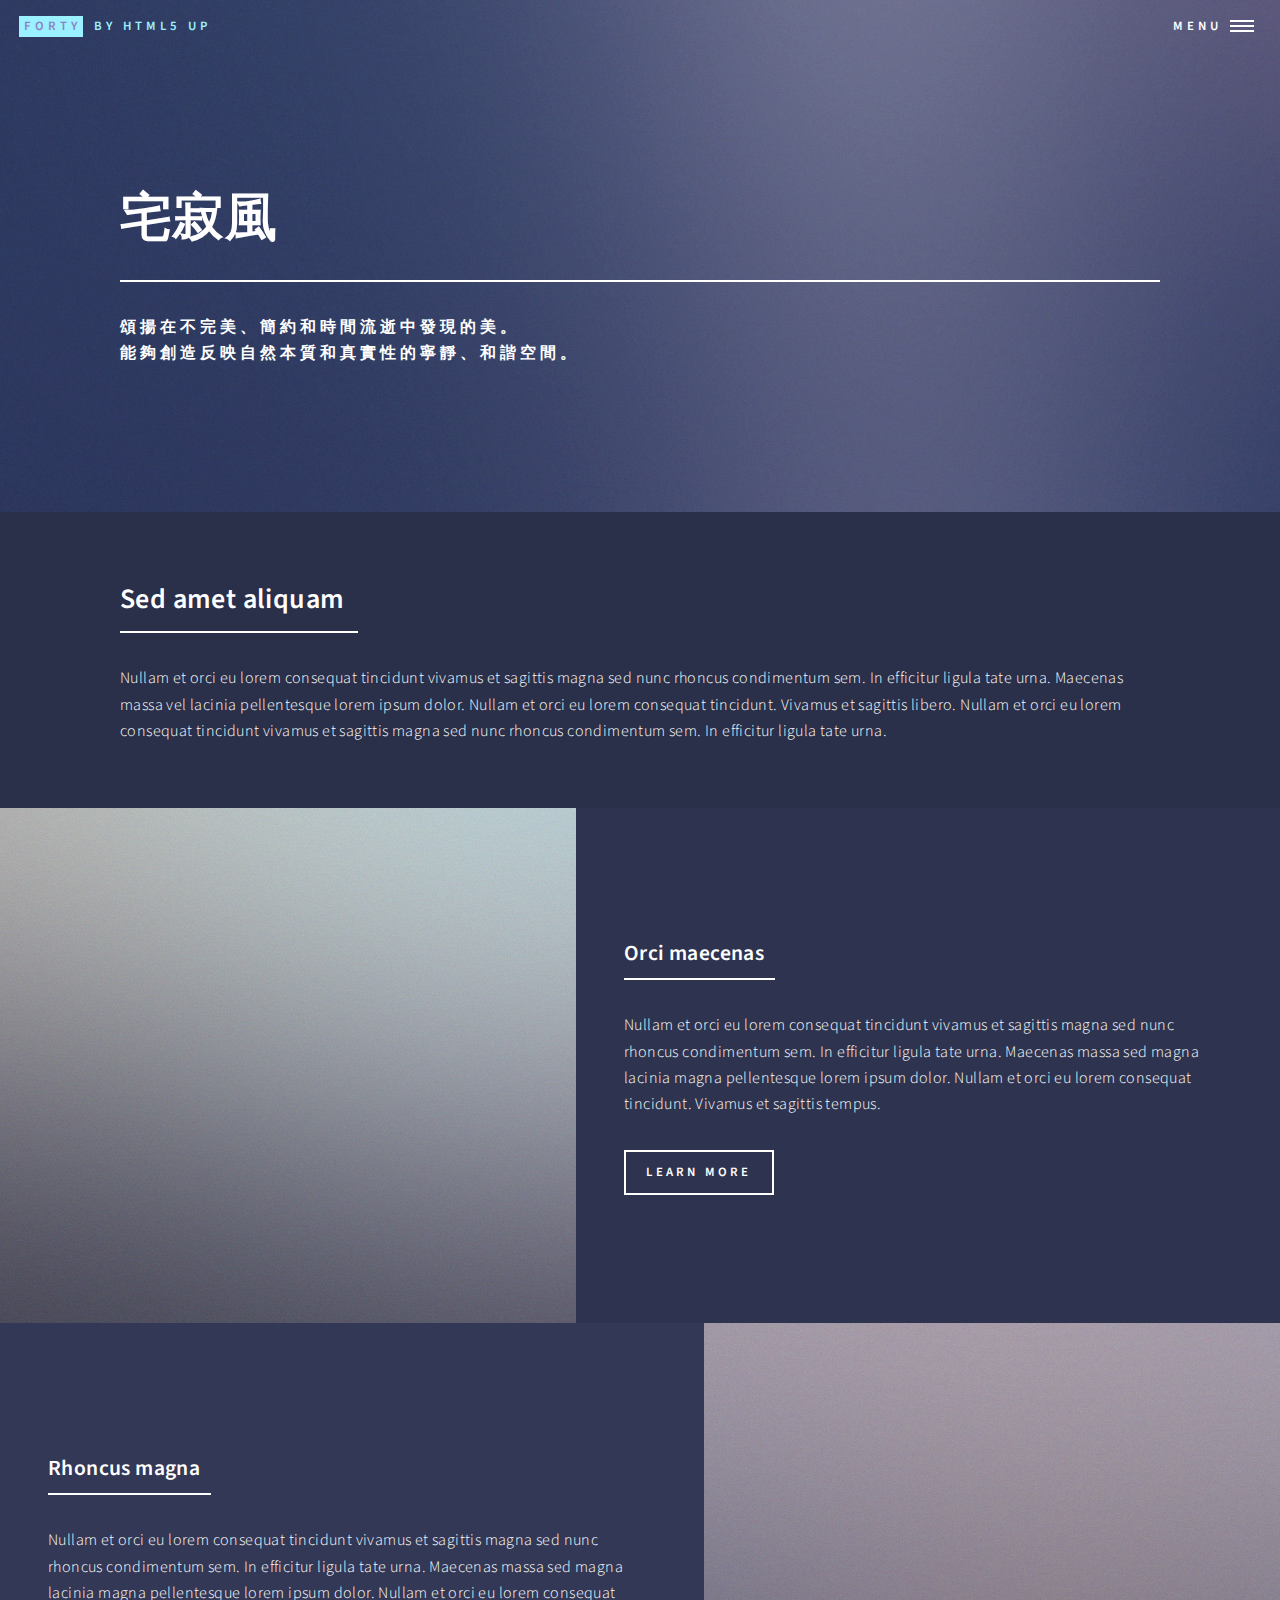
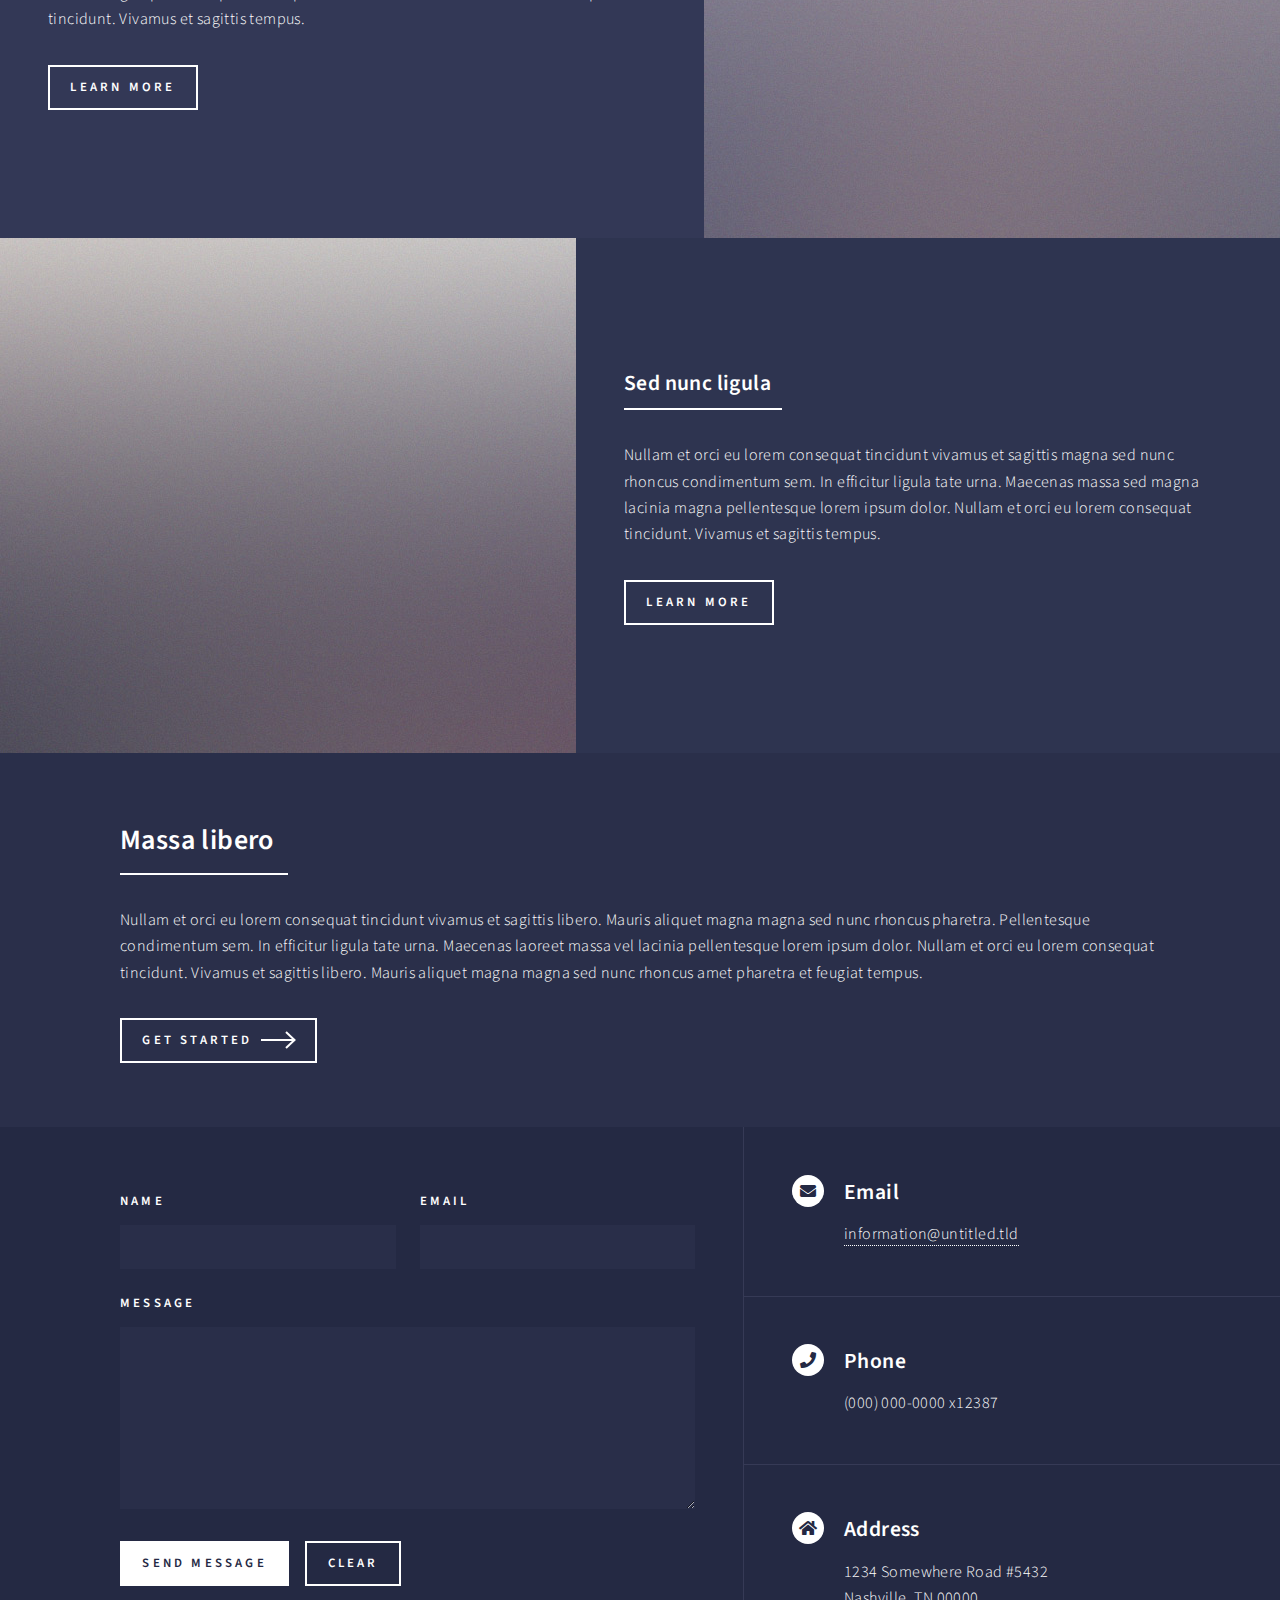
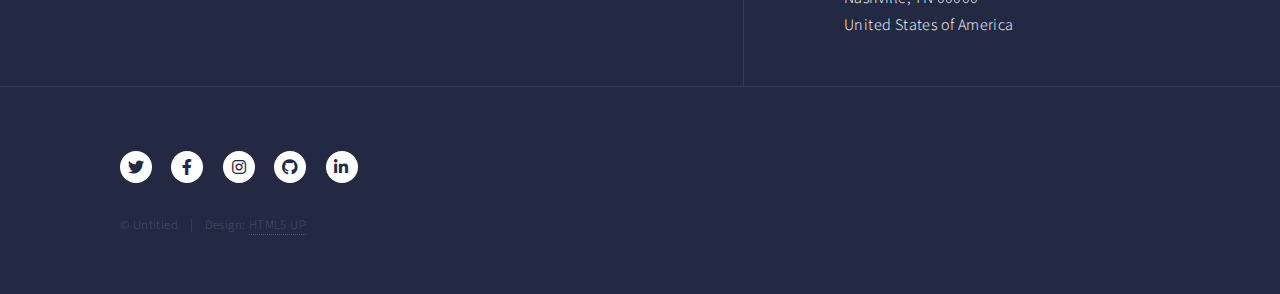
==== 宅寂內頁.html @ 0d77b941 "大修改" ====
<!DOCTYPE HTML>
<!--
	Forty by HTML5 UP
	html5up.net | @ajlkn
	Free for personal and commercial use under the CCA 3.0 license (html5up.net/license)
-->
<html>
	<head>
		<title>Landing - Forty by HTML5 UP</title>
		<meta charset="utf-8" />
		<meta name="viewport" content="width=device-width, initial-scale=1, user-scalable=no" />
		<link rel="stylesheet" href="assets/css/main.css" />
		<noscript><link rel="stylesheet" href="assets/css/noscript.css" /></noscript>
	</head>
	<body class="is-preload">

		<!-- Wrapper -->
			<div id="wrapper">

				<!-- Header -->
				<!-- Note: The "styleN" class below should match that of the banner element. -->
					<header id="header" class="alt style2">
						<a href="index.html" class="logo"><strong>Forty</strong> <span>by HTML5 UP</span></a>
						<nav>
							<a href="#menu">Menu</a>
						</nav>
					</header>

				<!-- Menu -->
					<nav id="menu">
						<ul class="links">
							<li><a href="index.html">首頁</a></li>
							<li><a href="landing.html">Landing</a></li>
							<li><a href="generic.html">Generic</a></li>
							<li><a href="elements.html">Elements</a></li>
						</ul>
						<ul class="actions stacked">
							<li><a href="#" class="button primary fit">Get Started</a></li>
							<li><a href="#" class="button fit">Log In</a></li>
						</ul>
					</nav>

				<!-- Banner -->
				<!-- Note: The "styleN" class below should match that of the header element. -->
					<section id="banner" class="style2">
						<div class="inner">
							<span class="image">
								<img src="images/pic07.jpg" alt="" />
							</span>
							<header class="major">
								<h1>宅寂風</h1>
							</header>
							<div class="content">
								<p>頌揚在不完美、簡約和時間流逝中發現的美。<br />能夠創造反映自然本質和真實性的寧靜、和諧空間。</p>
							</div>
						</div>
					</section>

				<!-- Main -->
					<div id="main">

						<!-- One -->
							<section id="one">
								<div class="inner">
									<header class="major">
										<h2>Sed amet aliquam</h2>
									</header>
									<p>Nullam et orci eu lorem consequat tincidunt vivamus et sagittis magna sed nunc rhoncus condimentum sem. In efficitur ligula tate urna. Maecenas massa vel lacinia pellentesque lorem ipsum dolor. Nullam et orci eu lorem consequat tincidunt. Vivamus et sagittis libero. Nullam et orci eu lorem consequat tincidunt vivamus et sagittis magna sed nunc rhoncus condimentum sem. In efficitur ligula tate urna.</p>
								</div>
							</section>

						<!-- Two -->
							<section id="two" class="spotlights">
								<section>
									<a href="generic.html" class="image">
										<img src="images/pic08.jpg" alt="" data-position="center center" />
									</a>
									<div class="content">
										<div class="inner">
											<header class="major">
												<h3>Orci maecenas</h3>
											</header>
											<p>Nullam et orci eu lorem consequat tincidunt vivamus et sagittis magna sed nunc rhoncus condimentum sem. In efficitur ligula tate urna. Maecenas massa sed magna lacinia magna pellentesque lorem ipsum dolor. Nullam et orci eu lorem consequat tincidunt. Vivamus et sagittis tempus.</p>
											<ul class="actions">
												<li><a href="generic.html" class="button">Learn more</a></li>
											</ul>
										</div>
									</div>
								</section>
								<section>
									<a href="generic.html" class="image">
										<img src="images/pic09.jpg" alt="" data-position="top center" />
									</a>
									<div class="content">
										<div class="inner">
											<header class="major">
												<h3>Rhoncus magna</h3>
											</header>
											<p>Nullam et orci eu lorem consequat tincidunt vivamus et sagittis magna sed nunc rhoncus condimentum sem. In efficitur ligula tate urna. Maecenas massa sed magna lacinia magna pellentesque lorem ipsum dolor. Nullam et orci eu lorem consequat tincidunt. Vivamus et sagittis tempus.</p>
											<ul class="actions">
												<li><a href="generic.html" class="button">Learn more</a></li>
											</ul>
										</div>
									</div>
								</section>
								<section>
									<a href="generic.html" class="image">
										<img src="images/pic10.jpg" alt="" data-position="25% 25%" />
									</a>
									<div class="content">
										<div class="inner">
											<header class="major">
												<h3>Sed nunc ligula</h3>
											</header>
											<p>Nullam et orci eu lorem consequat tincidunt vivamus et sagittis magna sed nunc rhoncus condimentum sem. In efficitur ligula tate urna. Maecenas massa sed magna lacinia magna pellentesque lorem ipsum dolor. Nullam et orci eu lorem consequat tincidunt. Vivamus et sagittis tempus.</p>
											<ul class="actions">
												<li><a href="generic.html" class="button">Learn more</a></li>
											</ul>
										</div>
									</div>
								</section>
							</section>

						<!-- Three -->
							<section id="three">
								<div class="inner">
									<header class="major">
										<h2>Massa libero</h2>
									</header>
									<p>Nullam et orci eu lorem consequat tincidunt vivamus et sagittis libero. Mauris aliquet magna magna sed nunc rhoncus pharetra. Pellentesque condimentum sem. In efficitur ligula tate urna. Maecenas laoreet massa vel lacinia pellentesque lorem ipsum dolor. Nullam et orci eu lorem consequat tincidunt. Vivamus et sagittis libero. Mauris aliquet magna magna sed nunc rhoncus amet pharetra et feugiat tempus.</p>
									<ul class="actions">
										<li><a href="generic.html" class="button next">Get Started</a></li>
									</ul>
								</div>
							</section>

					</div>

				<!-- Contact -->
					<section id="contact">
						<div class="inner">
							<section>
								<form method="post" action="#">
									<div class="fields">
										<div class="field half">
											<label for="name">Name</label>
											<input type="text" name="name" id="name" />
										</div>
										<div class="field half">
											<label for="email">Email</label>
											<input type="text" name="email" id="email" />
										</div>
										<div class="field">
											<label for="message">Message</label>
											<textarea name="message" id="message" rows="6"></textarea>
										</div>
									</div>
									<ul class="actions">
										<li><input type="submit" value="Send Message" class="primary" /></li>
										<li><input type="reset" value="Clear" /></li>
									</ul>
								</form>
							</section>
							<section class="split">
								<section>
									<div class="contact-method">
										<span class="icon solid alt fa-envelope"></span>
										<h3>Email</h3>
										<a href="#">information@untitled.tld</a>
									</div>
								</section>
								<section>
									<div class="contact-method">
										<span class="icon solid alt fa-phone"></span>
										<h3>Phone</h3>
										<span>(000) 000-0000 x12387</span>
									</div>
								</section>
								<section>
									<div class="contact-method">
										<span class="icon solid alt fa-home"></span>
										<h3>Address</h3>
										<span>1234 Somewhere Road #5432<br />
										Nashville, TN 00000<br />
										United States of America</span>
									</div>
								</section>
							</section>
						</div>
					</section>

				<!-- Footer -->
					<footer id="footer">
						<div class="inner">
							<ul class="icons">
								<li><a href="#" class="icon brands alt fa-twitter"><span class="label">Twitter</span></a></li>
								<li><a href="#" class="icon brands alt fa-facebook-f"><span class="label">Facebook</span></a></li>
								<li><a href="#" class="icon brands alt fa-instagram"><span class="label">Instagram</span></a></li>
								<li><a href="#" class="icon brands alt fa-github"><span class="label">GitHub</span></a></li>
								<li><a href="#" class="icon brands alt fa-linkedin-in"><span class="label">LinkedIn</span></a></li>
							</ul>
							<ul class="copyright">
								<li>&copy; Untitled</li><li>Design: <a href="https://html5up.net">HTML5 UP</a></li>
							</ul>
						</div>
					</footer>

			</div>

		<!-- Scripts -->
			<script src="assets/js/jquery.min.js"></script>
			<script src="assets/js/jquery.scrolly.min.js"></script>
			<script src="assets/js/jquery.scrollex.min.js"></script>
			<script src="assets/js/browser.min.js"></script>
			<script src="assets/js/breakpoints.min.js"></script>
			<script src="assets/js/util.js"></script>
			<script src="assets/js/main.js"></script>

	</body>
</html>
---- assets/css/main.css ----
@import url(fontawesome-all.min.css);
@import url("https://fonts.googleapis.com/css?family=Source+Sans+Pro:300,300italic,600,600italic");

/*
	Forty by HTML5 UP
	html5up.net | @ajlkn
	Free for personal and commercial use under the CCA 3.0 license (html5up.net/license)
*/

html, body, div, span, applet, object,
iframe, h1, h2, h3, h4, h5, h6, p, blockquote,
pre, a, abbr, acronym, address, big, cite,
code, del, dfn, em, img, ins, kbd, q, s, samp,
small, strike, strong, sub, sup, tt, var, b,
u, i, center, dl, dt, dd, ol, ul, li, fieldset,
form, label, legend, table, caption, tbody,
tfoot, thead, tr, th, td, article, aside,
canvas, details, embed, figure, figcaption,
footer, header, hgroup, menu, nav, output, ruby,
section, summary, time, mark, audio, video {
	margin: 0;
	padding: 0;
	border: 0;
	font-size: 100%;
	font: inherit;
	vertical-align: baseline;}

article, aside, details, figcaption, figure,
footer, header, hgroup, menu, nav, section {
	display: block;}

body {
	line-height: 1;
}

ol, ul {
	list-style: none;
}

blockquote, q {
	quotes: none;
}

	blockquote:before, blockquote:after, q:before, q:after {
		content: '';
		content: none;
	}

table {
	border-collapse: collapse;
	border-spacing: 0;
}

body {
	-webkit-text-size-adjust: none;
}

mark {
	background-color: transparent;
	color: inherit;
}

input::-moz-focus-inner {
	border: 0;
	padding: 0;
}

input, select, textarea {
	-moz-appearance: none;
	-webkit-appearance: none;
	-ms-appearance: none;
	appearance: none;
}

/* Basic */

	@-ms-viewport {
		width: device-width;
	}

	body {
		-ms-overflow-style: scrollbar;
	}

	@media screen and (max-width: 480px) {

		html, body {
			min-width: 320px;
		}

	}

	html {
		box-sizing: border-box;
	}

	*, *:before, *:after {
		box-sizing: inherit;
	}

	body {
		background: #242943;
	}

		body.is-preload *, body.is-preload *:before, body.is-preload *:after {
			-moz-animation: none !important;
			-webkit-animation: none !important;
			-ms-animation: none !important;
			animation: none !important;
			-moz-transition: none !important;
			-webkit-transition: none !important;
			-ms-transition: none !important;
			transition: none !important;
		}

/* Type */

	body, input, select, textarea {
		color: #ffffff;
		font-family: "Source Sans Pro", Helvetica, sans-serif;
		font-size: 17pt;
		font-weight: 300;
		letter-spacing: 0.025em;
		line-height: 1.65;
	}

		@media screen and (max-width: 1680px) {

			body, input, select, textarea {
				font-size: 14pt;
			}

		}

		@media screen and (max-width: 1280px) {

			body, input, select, textarea {
				font-size: 12pt;
			}

		}

		@media screen and (max-width: 360px) {

			body, input, select, textarea {
				font-size: 11pt;
			}

		}

	a {
		-moz-transition: color 0.2s ease-in-out, border-bottom-color 0.2s ease-in-out;
		-webkit-transition: color 0.2s ease-in-out, border-bottom-color 0.2s ease-in-out;
		-ms-transition: color 0.2s ease-in-out, border-bottom-color 0.2s ease-in-out;
		transition: color 0.2s ease-in-out, border-bottom-color 0.2s ease-in-out;
		border-bottom: dotted 1px;
		color: inherit;
		text-decoration: none;
	}

		a:hover {
			border-bottom-color: transparent;
			color: #9bf1ff !important;
		}

		a:active {
			color: #53e3fb !important;
		}

	strong, b {
		color: #ffffff;
		font-weight: 600;
	}

	em, i {
		font-style: italic;
	}

	p {
		margin: 0 0 2em 0;
	}

	h1, h2, h3, h4, h5, h6 {
		color: #ffffff;
		font-weight: 600;
		line-height: 1.65;
		margin: 0 0 1em 0;
	}

		h1 a, h2 a, h3 a, h4 a, h5 a, h6 a {
			color: inherit;
			border-bottom: 0;
		}

	h1 {
		font-size: 2.5em;
	}

	h2 {
		font-size: 1.75em;
	}

	h3 {
		font-size: 1.35em;
	}

	h4 {
		font-size: 1.1em;
	}

	h5 {
		font-size: 0.9em;
	}

	h6 {
		font-size: 0.7em;
	}

	@media screen and (max-width: 736px) {

		h1 {
			font-size: 2em;
		}

		h2 {
			font-size: 1.5em;
		}

		h3 {
			font-size: 1.25em;
		}

	}

	sub {
		font-size: 0.8em;
		position: relative;
		top: 0.5em;
	}

	sup {
		font-size: 0.8em;
		position: relative;
		top: -0.5em;
	}

	blockquote {
		border-left: solid 4px rgba(212, 212, 255, 0.1);
		font-style: italic;
		margin: 0 0 2em 0;
		padding: 0.5em 0 0.5em 2em;
	}

	code {
		background: rgba(212, 212, 255, 0.035);
		font-family: "Courier New", monospace;
		font-size: 0.9em;
		margin: 0 0.25em;
		padding: 0.25em 0.65em;
	}

	pre {
		-webkit-overflow-scrolling: touch;
		font-family: "Courier New", monospace;
		font-size: 0.9em;
		margin: 0 0 2em 0;
	}

		pre code {
			display: block;
			line-height: 1.75;
			padding: 1em 1.5em;
			overflow-x: auto;
		}

	hr {
		border: 0;
		border-bottom: solid 1px rgba(212, 212, 255, 0.1);
		margin: 2em 0;
	}

		hr.major {
			margin: 3em 0;
		}

	.align-left {
		text-align: left;
	}

	.align-center {
		text-align: center;
	}

	.align-right {
		text-align: right;
	}

/* Row */

	.row {
		display: flex;
		flex-wrap: wrap;
		box-sizing: border-box;
		align-items: stretch;
	}

		.row > * {
			box-sizing: border-box;
		}

		.row.gtr-uniform > * > :last-child {
			margin-bottom: 0;
		}

		.row.aln-left {
			justify-content: flex-start;
		}

		.row.aln-center {
			justify-content: center;
		}

		.row.aln-right {
			justify-content: flex-end;
		}

		.row.aln-top {
			align-items: flex-start;
		}

		.row.aln-middle {
			align-items: center;
		}

		.row.aln-bottom {
			align-items: flex-end;
		}

		.row > .imp {
			order: -1;
		}

		.row > .col-1 {
			width: 8.33333%;
		}

		.row > .off-1 {
			margin-left: 8.33333%;
		}

		.row > .col-2 {
			width: 16.66667%;
		}

		.row > .off-2 {
			margin-left: 16.66667%;
		}

		.row > .col-3 {
			width: 25%;
		}

		.row > .off-3 {
			margin-left: 25%;
		}

		.row > .col-4 {
			width: 33.33333%;
		}

		.row > .off-4 {
			margin-left: 33.33333%;
		}

		.row > .col-5 {
			width: 41.66667%;
		}

		.row > .off-5 {
			margin-left: 41.66667%;
		}

		.row > .col-6 {
			width: 50%;
		}

		.row > .off-6 {
			margin-left: 50%;
		}

		.row > .col-7 {
			width: 58.33333%;
		}

		.row > .off-7 {
			margin-left: 58.33333%;
		}

		.row > .col-8 {
			width: 66.66667%;
		}

		.row > .off-8 {
			margin-left: 66.66667%;
		}

		.row > .col-9 {
			width: 75%;
		}

		.row > .off-9 {
			margin-left: 75%;
		}

		.row > .col-10 {
			width: 83.33333%;
		}

		.row > .off-10 {
			margin-left: 83.33333%;
		}

		.row > .col-11 {
			width: 91.66667%;
		}

		.row > .off-11 {
			margin-left: 91.66667%;
		}

		.row > .col-12 {
			width: 100%;
		}

		.row > .off-12 {
			margin-left: 100%;
		}

		.row.gtr-0 {
			margin-top: 0;
			margin-left: 0em;
		}

			.row.gtr-0 > * {
				padding: 0 0 0 0em;
			}

			.row.gtr-0.gtr-uniform {
				margin-top: 0em;
			}

				.row.gtr-0.gtr-uniform > * {
					padding-top: 0em;
				}

		.row.gtr-25 {
			margin-top: 0;
			margin-left: -0.5em;
		}

			.row.gtr-25 > * {
				padding: 0 0 0 0.5em;
			}

			.row.gtr-25.gtr-uniform {
				margin-top: -0.5em;
			}

				.row.gtr-25.gtr-uniform > * {
					padding-top: 0.5em;
				}

		.row.gtr-50 {
			margin-top: 0;
			margin-left: -1em;
		}

			.row.gtr-50 > * {
				padding: 0 0 0 1em;
			}

			.row.gtr-50.gtr-uniform {
				margin-top: -1em;
			}

				.row.gtr-50.gtr-uniform > * {
					padding-top: 1em;
				}

		.row {
			margin-top: 0;
			margin-left: -2em;
		}

			.row > * {
				padding: 0 0 0 2em;
			}

			.row.gtr-uniform {
				margin-top: -2em;
			}

				.row.gtr-uniform > * {
					padding-top: 2em;
				}

		.row.gtr-150 {
			margin-top: 0;
			margin-left: -3em;
		}

			.row.gtr-150 > * {
				padding: 0 0 0 3em;
			}

			.row.gtr-150.gtr-uniform {
				margin-top: -3em;
			}

				.row.gtr-150.gtr-uniform > * {
					padding-top: 3em;
				}

		.row.gtr-200 {
			margin-top: 0;
			margin-left: -4em;
		}

			.row.gtr-200 > * {
				padding: 0 0 0 4em;
			}

			.row.gtr-200.gtr-uniform {
				margin-top: -4em;
			}

				.row.gtr-200.gtr-uniform > * {
					padding-top: 4em;
				}

		@media screen and (max-width: 1680px) {

			.row {
				display: flex;
				flex-wrap: wrap;
				box-sizing: border-box;
				align-items: stretch;
			}

				.row > * {
					box-sizing: border-box;
				}

				.row.gtr-uniform > * > :last-child {
					margin-bottom: 0;
				}

				.row.aln-left {
					justify-content: flex-start;
				}

				.row.aln-center {
					justify-content: center;
				}

				.row.aln-right {
					justify-content: flex-end;
				}

				.row.aln-top {
					align-items: flex-start;
				}

				.row.aln-middle {
					align-items: center;
				}

				.row.aln-bottom {
					align-items: flex-end;
				}

				.row > .imp-xlarge {
					order: -1;
				}

				.row > .col-1-xlarge {
					width: 8.33333%;
				}

				.row > .off-1-xlarge {
					margin-left: 8.33333%;
				}

				.row > .col-2-xlarge {
					width: 16.66667%;
				}

				.row > .off-2-xlarge {
					margin-left: 16.66667%;
				}

				.row > .col-3-xlarge {
					width: 25%;
				}

				.row > .off-3-xlarge {
					margin-left: 25%;
				}

				.row > .col-4-xlarge {
					width: 33.33333%;
				}

				.row > .off-4-xlarge {
					margin-left: 33.33333%;
				}

				.row > .col-5-xlarge {
					width: 41.66667%;
				}

				.row > .off-5-xlarge {
					margin-left: 41.66667%;
				}

				.row > .col-6-xlarge {
					width: 50%;
				}

				.row > .off-6-xlarge {
					margin-left: 50%;
				}

				.row > .col-7-xlarge {
					width: 58.33333%;
				}

				.row > .off-7-xlarge {
					margin-left: 58.33333%;
				}

				.row > .col-8-xlarge {
					width: 66.66667%;
				}

				.row > .off-8-xlarge {
					margin-left: 66.66667%;
				}

				.row > .col-9-xlarge {
					width: 75%;
				}

				.row > .off-9-xlarge {
					margin-left: 75%;
				}

				.row > .col-10-xlarge {
					width: 83.33333%;
				}

				.row > .off-10-xlarge {
					margin-left: 83.33333%;
				}

				.row > .col-11-xlarge {
					width: 91.66667%;
				}

				.row > .off-11-xlarge {
					margin-left: 91.66667%;
				}

				.row > .col-12-xlarge {
					width: 100%;
				}

				.row > .off-12-xlarge {
					margin-left: 100%;
				}

				.row.gtr-0 {
					margin-top: 0;
					margin-left: 0em;
				}

					.row.gtr-0 > * {
						padding: 0 0 0 0em;
					}

					.row.gtr-0.gtr-uniform {
						margin-top: 0em;
					}

						.row.gtr-0.gtr-uniform > * {
							padding-top: 0em;
						}

				.row.gtr-25 {
					margin-top: 0;
					margin-left: -0.5em;
				}

					.row.gtr-25 > * {
						padding: 0 0 0 0.5em;
					}

					.row.gtr-25.gtr-uniform {
						margin-top: -0.5em;
					}

						.row.gtr-25.gtr-uniform > * {
							padding-top: 0.5em;
						}

				.row.gtr-50 {
					margin-top: 0;
					margin-left: -1em;
				}

					.row.gtr-50 > * {
						padding: 0 0 0 1em;
					}

					.row.gtr-50.gtr-uniform {
						margin-top: -1em;
					}

						.row.gtr-50.gtr-uniform > * {
							padding-top: 1em;
						}

				.row {
					margin-top: 0;
					margin-left: -2em;
				}

					.row > * {
						padding: 0 0 0 2em;
					}

					.row.gtr-uniform {
						margin-top: -2em;
					}

						.row.gtr-uniform > * {
							padding-top: 2em;
						}

				.row.gtr-150 {
					margin-top: 0;
					margin-left: -3em;
				}

					.row.gtr-150 > * {
						padding: 0 0 0 3em;
					}

					.row.gtr-150.gtr-uniform {
						margin-top: -3em;
					}

						.row.gtr-150.gtr-uniform > * {
							padding-top: 3em;
						}

				.row.gtr-200 {
					margin-top: 0;
					margin-left: -4em;
				}

					.row.gtr-200 > * {
						padding: 0 0 0 4em;
					}

					.row.gtr-200.gtr-uniform {
						margin-top: -4em;
					}

						.row.gtr-200.gtr-uniform > * {
							padding-top: 4em;
						}

		}

		@media screen and (max-width: 1280px) {

			.row {
				display: flex;
				flex-wrap: wrap;
				box-sizing: border-box;
				align-items: stretch;
			}

				.row > * {
					box-sizing: border-box;
				}

				.row.gtr-uniform > * > :last-child {
					margin-bottom: 0;
				}

				.row.aln-left {
					justify-content: flex-start;
				}

				.row.aln-center {
					justify-content: center;
				}

				.row.aln-right {
					justify-content: flex-end;
				}

				.row.aln-top {
					align-items: flex-start;
				}

				.row.aln-middle {
					align-items: center;
				}

				.row.aln-bottom {
					align-items: flex-end;
				}

				.row > .imp-large {
					order: -1;
				}

				.row > .col-1-large {
					width: 8.33333%;
				}

				.row > .off-1-large {
					margin-left: 8.33333%;
				}

				.row > .col-2-large {
					width: 16.66667%;
				}

				.row > .off-2-large {
					margin-left: 16.66667%;
				}

				.row > .col-3-large {
					width: 25%;
				}

				.row > .off-3-large {
					margin-left: 25%;
				}

				.row > .col-4-large {
					width: 33.33333%;
				}

				.row > .off-4-large {
					margin-left: 33.33333%;
				}

				.row > .col-5-large {
					width: 41.66667%;
				}

				.row > .off-5-large {
					margin-left: 41.66667%;
				}

				.row > .col-6-large {
					width: 50%;
				}

				.row > .off-6-large {
					margin-left: 50%;
				}

				.row > .col-7-large {
					width: 58.33333%;
				}

				.row > .off-7-large {
					margin-left: 58.33333%;
				}

				.row > .col-8-large {
					width: 66.66667%;
				}

				.row > .off-8-large {
					margin-left: 66.66667%;
				}

				.row > .col-9-large {
					width: 75%;
				}

				.row > .off-9-large {
					margin-left: 75%;
				}

				.row > .col-10-large {
					width: 83.33333%;
				}

				.row > .off-10-large {
					margin-left: 83.33333%;
				}

				.row > .col-11-large {
					width: 91.66667%;
				}

				.row > .off-11-large {
					margin-left: 91.66667%;
				}

				.row > .col-12-large {
					width: 100%;
				}

				.row > .off-12-large {
					margin-left: 100%;
				}

				.row.gtr-0 {
					margin-top: 0;
					margin-left: 0em;
				}

					.row.gtr-0 > * {
						padding: 0 0 0 0em;
					}

					.row.gtr-0.gtr-uniform {
						margin-top: 0em;
					}

						.row.gtr-0.gtr-uniform > * {
							padding-top: 0em;
						}

				.row.gtr-25 {
					margin-top: 0;
					margin-left: -0.375em;
				}

					.row.gtr-25 > * {
						padding: 0 0 0 0.375em;
					}

					.row.gtr-25.gtr-uniform {
						margin-top: -0.375em;
					}

						.row.gtr-25.gtr-uniform > * {
							padding-top: 0.375em;
						}

				.row.gtr-50 {
					margin-top: 0;
					margin-left: -0.75em;
				}

					.row.gtr-50 > * {
						padding: 0 0 0 0.75em;
					}

					.row.gtr-50.gtr-uniform {
						margin-top: -0.75em;
					}

						.row.gtr-50.gtr-uniform > * {
							padding-top: 0.75em;
						}

				.row {
					margin-top: 0;
					margin-left: -1.5em;
				}

					.row > * {
						padding: 0 0 0 1.5em;
					}

					.row.gtr-uniform {
						margin-top: -1.5em;
					}

						.row.gtr-uniform > * {
							padding-top: 1.5em;
						}

				.row.gtr-150 {
					margin-top: 0;
					margin-left: -2.25em;
				}

					.row.gtr-150 > * {
						padding: 0 0 0 2.25em;
					}

					.row.gtr-150.gtr-uniform {
						margin-top: -2.25em;
					}

						.row.gtr-150.gtr-uniform > * {
							padding-top: 2.25em;
						}

				.row.gtr-200 {
					margin-top: 0;
					margin-left: -3em;
				}

					.row.gtr-200 > * {
						padding: 0 0 0 3em;
					}

					.row.gtr-200.gtr-uniform {
						margin-top: -3em;
					}

						.row.gtr-200.gtr-uniform > * {
							padding-top: 3em;
						}

		}

		@media screen and (max-width: 980px) {

			.row {
				display: flex;
				flex-wrap: wrap;
				box-sizing: border-box;
				align-items: stretch;
			}

				.row > * {
					box-sizing: border-box;
				}

				.row.gtr-uniform > * > :last-child {
					margin-bottom: 0;
				}

				.row.aln-left {
					justify-content: flex-start;
				}

				.row.aln-center {
					justify-content: center;
				}

				.row.aln-right {
					justify-content: flex-end;
				}

				.row.aln-top {
					align-items: flex-start;
				}

				.row.aln-middle {
					align-items: center;
				}

				.row.aln-bottom {
					align-items: flex-end;
				}

				.row > .imp-medium {
					order: -1;
				}

				.row > .col-1-medium {
					width: 8.33333%;
				}

				.row > .off-1-medium {
					margin-left: 8.33333%;
				}

				.row > .col-2-medium {
					width: 16.66667%;
				}

				.row > .off-2-medium {
					margin-left: 16.66667%;
				}

				.row > .col-3-medium {
					width: 25%;
				}

				.row > .off-3-medium {
					margin-left: 25%;
				}

				.row > .col-4-medium {
					width: 33.33333%;
				}

				.row > .off-4-medium {
					margin-left: 33.33333%;
				}

				.row > .col-5-medium {
					width: 41.66667%;
				}

				.row > .off-5-medium {
					margin-left: 41.66667%;
				}

				.row > .col-6-medium {
					width: 50%;
				}

				.row > .off-6-medium {
					margin-left: 50%;
				}

				.row > .col-7-medium {
					width: 58.33333%;
				}

				.row > .off-7-medium {
					margin-left: 58.33333%;
				}

				.row > .col-8-medium {
					width: 66.66667%;
				}

				.row > .off-8-medium {
					margin-left: 66.66667%;
				}

				.row > .col-9-medium {
					width: 75%;
				}

				.row > .off-9-medium {
					margin-left: 75%;
				}

				.row > .col-10-medium {
					width: 83.33333%;
				}

				.row > .off-10-medium {
					margin-left: 83.33333%;
				}

				.row > .col-11-medium {
					width: 91.66667%;
				}

				.row > .off-11-medium {
					margin-left: 91.66667%;
				}

				.row > .col-12-medium {
					width: 100%;
				}

				.row > .off-12-medium {
					margin-left: 100%;
				}

				.row.gtr-0 {
					margin-top: 0;
					margin-left: 0em;
				}

					.row.gtr-0 > * {
						padding: 0 0 0 0em;
					}

					.row.gtr-0.gtr-uniform {
						margin-top: 0em;
					}

						.row.gtr-0.gtr-uniform > * {
							padding-top: 0em;
						}

				.row.gtr-25 {
					margin-top: 0;
					margin-left: -0.375em;
				}

					.row.gtr-25 > * {
						padding: 0 0 0 0.375em;
					}

					.row.gtr-25.gtr-uniform {
						margin-top: -0.375em;
					}

						.row.gtr-25.gtr-uniform > * {
							padding-top: 0.375em;
						}

				.row.gtr-50 {
					margin-top: 0;
					margin-left: -0.75em;
				}

					.row.gtr-50 > * {
						padding: 0 0 0 0.75em;
					}

					.row.gtr-50.gtr-uniform {
						margin-top: -0.75em;
					}

						.row.gtr-50.gtr-uniform > * {
							padding-top: 0.75em;
						}

				.row {
					margin-top: 0;
					margin-left: -1.5em;
				}

					.row > * {
						padding: 0 0 0 1.5em;
					}

					.row.gtr-uniform {
						margin-top: -1.5em;
					}

						.row.gtr-uniform > * {
							padding-top: 1.5em;
						}

				.row.gtr-150 {
					margin-top: 0;
					margin-left: -2.25em;
				}

					.row.gtr-150 > * {
						padding: 0 0 0 2.25em;
					}

					.row.gtr-150.gtr-uniform {
						margin-top: -2.25em;
					}

						.row.gtr-150.gtr-uniform > * {
							padding-top: 2.25em;
						}

				.row.gtr-200 {
					margin-top: 0;
					margin-left: -3em;
				}

					.row.gtr-200 > * {
						padding: 0 0 0 3em;
					}

					.row.gtr-200.gtr-uniform {
						margin-top: -3em;
					}

						.row.gtr-200.gtr-uniform > * {
							padding-top: 3em;
						}

		}

		@media screen and (max-width: 736px) {

			.row {
				display: flex;
				flex-wrap: wrap;
				box-sizing: border-box;
				align-items: stretch;
			}

				.row > * {
					box-sizing: border-box;
				}

				.row.gtr-uniform > * > :last-child {
					margin-bottom: 0;
				}

				.row.aln-left {
					justify-content: flex-start;
				}

				.row.aln-center {
					justify-content: center;
				}

				.row.aln-right {
					justify-content: flex-end;
				}

				.row.aln-top {
					align-items: flex-start;
				}

				.row.aln-middle {
					align-items: center;
				}

				.row.aln-bottom {
					align-items: flex-end;
				}

				.row > .imp-small {
					order: -1;
				}

				.row > .col-1-small {
					width: 8.33333%;
				}

				.row > .off-1-small {
					margin-left: 8.33333%;
				}

				.row > .col-2-small {
					width: 16.66667%;
				}

				.row > .off-2-small {
					margin-left: 16.66667%;
				}

				.row > .col-3-small {
					width: 25%;
				}

				.row > .off-3-small {
					margin-left: 25%;
				}

				.row > .col-4-small {
					width: 33.33333%;
				}

				.row > .off-4-small {
					margin-left: 33.33333%;
				}

				.row > .col-5-small {
					width: 41.66667%;
				}

				.row > .off-5-small {
					margin-left: 41.66667%;
				}

				.row > .col-6-small {
					width: 50%;
				}

				.row > .off-6-small {
					margin-left: 50%;
				}

				.row > .col-7-small {
					width: 58.33333%;
				}

				.row > .off-7-small {
					margin-left: 58.33333%;
				}

				.row > .col-8-small {
					width: 66.66667%;
				}

				.row > .off-8-small {
					margin-left: 66.66667%;
				}

				.row > .col-9-small {
					width: 75%;
				}

				.row > .off-9-small {
					margin-left: 75%;
				}

				.row > .col-10-small {
					width: 83.33333%;
				}

				.row > .off-10-small {
					margin-left: 83.33333%;
				}

				.row > .col-11-small {
					width: 91.66667%;
				}

				.row > .off-11-small {
					margin-left: 91.66667%;
				}

				.row > .col-12-small {
					width: 100%;
				}

				.row > .off-12-small {
					margin-left: 100%;
				}

				.row.gtr-0 {
					margin-top: 0;
					margin-left: 0em;
				}

					.row.gtr-0 > * {
						padding: 0 0 0 0em;
					}

					.row.gtr-0.gtr-uniform {
						margin-top: 0em;
					}

						.row.gtr-0.gtr-uniform > * {
							padding-top: 0em;
						}

				.row.gtr-25 {
					margin-top: 0;
					margin-left: -0.3125em;
				}

					.row.gtr-25 > * {
						padding: 0 0 0 0.3125em;
					}

					.row.gtr-25.gtr-uniform {
						margin-top: -0.3125em;
					}

						.row.gtr-25.gtr-uniform > * {
							padding-top: 0.3125em;
						}

				.row.gtr-50 {
					margin-top: 0;
					margin-left: -0.625em;
				}

					.row.gtr-50 > * {
						padding: 0 0 0 0.625em;
					}

					.row.gtr-50.gtr-uniform {
						margin-top: -0.625em;
					}

						.row.gtr-50.gtr-uniform > * {
							padding-top: 0.625em;
						}

				.row {
					margin-top: 0;
					margin-left: -1.25em;
				}

					.row > * {
						padding: 0 0 0 1.25em;
					}

					.row.gtr-uniform {
						margin-top: -1.25em;
					}

						.row.gtr-uniform > * {
							padding-top: 1.25em;
						}

				.row.gtr-150 {
					margin-top: 0;
					margin-left: -1.875em;
				}

					.row.gtr-150 > * {
						padding: 0 0 0 1.875em;
					}

					.row.gtr-150.gtr-uniform {
						margin-top: -1.875em;
					}

						.row.gtr-150.gtr-uniform > * {
							padding-top: 1.875em;
						}

				.row.gtr-200 {
					margin-top: 0;
					margin-left: -2.5em;
				}

					.row.gtr-200 > * {
						padding: 0 0 0 2.5em;
					}

					.row.gtr-200.gtr-uniform {
						margin-top: -2.5em;
					}

						.row.gtr-200.gtr-uniform > * {
							padding-top: 2.5em;
						}

		}

		@media screen and (max-width: 480px) {

			.row {
				display: flex;
				flex-wrap: wrap;
				box-sizing: border-box;
				align-items: stretch;
			}

				.row > * {
					box-sizing: border-box;
				}

				.row.gtr-uniform > * > :last-child {
					margin-bottom: 0;
				}

				.row.aln-left {
					justify-content: flex-start;
				}

				.row.aln-center {
					justify-content: center;
				}

				.row.aln-right {
					justify-content: flex-end;
				}

				.row.aln-top {
					align-items: flex-start;
				}

				.row.aln-middle {
					align-items: center;
				}

				.row.aln-bottom {
					align-items: flex-end;
				}

				.row > .imp-xsmall {
					order: -1;
				}

				.row > .col-1-xsmall {
					width: 8.33333%;
				}

				.row > .off-1-xsmall {
					margin-left: 8.33333%;
				}

				.row > .col-2-xsmall {
					width: 16.66667%;
				}

				.row > .off-2-xsmall {
					margin-left: 16.66667%;
				}

				.row > .col-3-xsmall {
					width: 25%;
				}

				.row > .off-3-xsmall {
					margin-left: 25%;
				}

				.row > .col-4-xsmall {
					width: 33.33333%;
				}

				.row > .off-4-xsmall {
					margin-left: 33.33333%;
				}

				.row > .col-5-xsmall {
					width: 41.66667%;
				}

				.row > .off-5-xsmall {
					margin-left: 41.66667%;
				}

				.row > .col-6-xsmall {
					width: 50%;
				}

				.row > .off-6-xsmall {
					margin-left: 50%;
				}

				.row > .col-7-xsmall {
					width: 58.33333%;
				}

				.row > .off-7-xsmall {
					margin-left: 58.33333%;
				}

				.row > .col-8-xsmall {
					width: 66.66667%;
				}

				.row > .off-8-xsmall {
					margin-left: 66.66667%;
				}

				.row > .col-9-xsmall {
					width: 75%;
				}

				.row > .off-9-xsmall {
					margin-left: 75%;
				}

				.row > .col-10-xsmall {
					width: 83.33333%;
				}

				.row > .off-10-xsmall {
					margin-left: 83.33333%;
				}

				.row > .col-11-xsmall {
					width: 91.66667%;
				}

				.row > .off-11-xsmall {
					margin-left: 91.66667%;
				}

				.row > .col-12-xsmall {
					width: 100%;
				}

				.row > .off-12-xsmall {
					margin-left: 100%;
				}

				.row.gtr-0 {
					margin-top: 0;
					margin-left: 0em;
				}

					.row.gtr-0 > * {
						padding: 0 0 0 0em;
					}

					.row.gtr-0.gtr-uniform {
						margin-top: 0em;
					}

						.row.gtr-0.gtr-uniform > * {
							padding-top: 0em;
						}

				.row.gtr-25 {
					margin-top: 0;
					margin-left: -0.3125em;
				}

					.row.gtr-25 > * {
						padding: 0 0 0 0.3125em;
					}

					.row.gtr-25.gtr-uniform {
						margin-top: -0.3125em;
					}

						.row.gtr-25.gtr-uniform > * {
							padding-top: 0.3125em;
						}

				.row.gtr-50 {
					margin-top: 0;
					margin-left: -0.625em;
				}

					.row.gtr-50 > * {
						padding: 0 0 0 0.625em;
					}

					.row.gtr-50.gtr-uniform {
						margin-top: -0.625em;
					}

						.row.gtr-50.gtr-uniform > * {
							padding-top: 0.625em;
						}

				.row {
					margin-top: 0;
					margin-left: -1.25em;
				}

					.row > * {
						padding: 0 0 0 1.25em;
					}

					.row.gtr-uniform {
						margin-top: -1.25em;
					}

						.row.gtr-uniform > * {
							padding-top: 1.25em;
						}

				.row.gtr-150 {
					margin-top: 0;
					margin-left: -1.875em;
				}

					.row.gtr-150 > * {
						padding: 0 0 0 1.875em;
					}

					.row.gtr-150.gtr-uniform {
						margin-top: -1.875em;
					}

						.row.gtr-150.gtr-uniform > * {
							padding-top: 1.875em;
						}

				.row.gtr-200 {
					margin-top: 0;
					margin-left: -2.5em;
				}

					.row.gtr-200 > * {
						padding: 0 0 0 2.5em;
					}

					.row.gtr-200.gtr-uniform {
						margin-top: -2.5em;
					}

						.row.gtr-200.gtr-uniform > * {
							padding-top: 2.5em;
						}

		}

/* Section/Article */

	section.special, article.special {
		text-align: center;
	}

	header.major {
		width: -moz-max-content;
		width: -webkit-max-content;
		width: -ms-max-content;
		width: max-content;
		margin-bottom: 2em;
	}

		header.major > :first-child {
			margin-bottom: 0;
			width: calc(100% + 0.5em);
		}

			header.major > :first-child:after {
				content: '';
				background-color: #ffffff;
				display: block;
				height: 2px;
				margin: 0.325em 0 0.5em 0;
				width: 100%;
			}

		header.major > p {
			font-size: 0.7em;
			font-weight: 600;
			letter-spacing: 0.25em;
			margin-bottom: 0;
			text-transform: uppercase;
		}

		body.is-ie header.major > :first-child:after {
			max-width: 9em;
		}

		body.is-ie header.major > h1:after {
			max-width: 100% !important;
		}

	@media screen and (max-width: 736px) {

		header.major > p br {
			display: none;
		}

	}

/* Form */

	form {
		margin: 0 0 2em 0;
	}

		form > :last-child {
			margin-bottom: 0;
		}

		form > .fields {
			display: -moz-flex;
			display: -webkit-flex;
			display: -ms-flex;
			display: flex;
			-moz-flex-wrap: wrap;
			-webkit-flex-wrap: wrap;
			-ms-flex-wrap: wrap;
			flex-wrap: wrap;
			width: calc(100% + 3em);
			margin: -1.5em 0 2em -1.5em;
		}

			form > .fields > .field {
				-moz-flex-grow: 0;
				-webkit-flex-grow: 0;
				-ms-flex-grow: 0;
				flex-grow: 0;
				-moz-flex-shrink: 0;
				-webkit-flex-shrink: 0;
				-ms-flex-shrink: 0;
				flex-shrink: 0;
				padding: 1.5em 0 0 1.5em;
				width: calc(100% - 1.5em);
			}

				form > .fields > .field.half {
					width: calc(50% - 0.75em);
				}

				form > .fields > .field.third {
					width: calc(100%/3 - 0.5em);
				}

				form > .fields > .field.quarter {
					width: calc(25% - 0.375em);
				}

		@media screen and (max-width: 480px) {

			form > .fields {
				width: calc(100% + 3em);
				margin: -1.5em 0 2em -1.5em;
			}

				form > .fields > .field {
					padding: 1.5em 0 0 1.5em;
					width: calc(100% - 1.5em);
				}

					form > .fields > .field.half {
						width: calc(100% - 1.5em);
					}

					form > .fields > .field.third {
						width: calc(100% - 1.5em);
					}

					form > .fields > .field.quarter {
						width: calc(100% - 1.5em);
					}

		}

	label {
		color: #ffffff;
		display: block;
		font-size: 0.8em;
		font-weight: 600;
		letter-spacing: 0.25em;
		margin: 0 0 1em 0;
		text-transform: uppercase;
	}

	input[type="text"],
	input[type="password"],
	input[type="email"],
	input[type="tel"],
	input[type="search"],
	input[type="url"],
	select,
	textarea {
		-moz-appearance: none;
		-webkit-appearance: none;
		-ms-appearance: none;
		appearance: none;
		background: rgba(212, 212, 255, 0.035);
		border: none;
		border-radius: 0;
		color: inherit;
		display: block;
		outline: 0;
		padding: 0 1em;
		text-decoration: none;
		width: 100%;
	}

		input[type="text"]:invalid,
		input[type="password"]:invalid,
		input[type="email"]:invalid,
		input[type="tel"]:invalid,
		input[type="search"]:invalid,
		input[type="url"]:invalid,
		select:invalid,
		textarea:invalid {
			box-shadow: none;
		}

		input[type="text"]:focus,
		input[type="password"]:focus,
		input[type="email"]:focus,
		input[type="tel"]:focus,
		input[type="search"]:focus,
		input[type="url"]:focus,
		select:focus,
		textarea:focus {
			border-color: #9bf1ff;
			box-shadow: 0 0 0 2px #9bf1ff;
		}

	select {
		background-image: url("data:image/svg+xml;charset=utf8,%3Csvg xmlns='http://www.w3.org/2000/svg' width='40' height='40' preserveAspectRatio='none' viewBox='0 0 40 40'%3E%3Cpath d='M9.4,12.3l10.4,10.4l10.4-10.4c0.2-0.2,0.5-0.4,0.9-0.4c0.3,0,0.6,0.1,0.9,0.4l3.3,3.3c0.2,0.2,0.4,0.5,0.4,0.9 c0,0.4-0.1,0.6-0.4,0.9L20.7,31.9c-0.2,0.2-0.5,0.4-0.9,0.4c-0.3,0-0.6-0.1-0.9-0.4L4.3,17.3c-0.2-0.2-0.4-0.5-0.4-0.9 c0-0.4,0.1-0.6,0.4-0.9l3.3-3.3c0.2-0.2,0.5-0.4,0.9-0.4S9.1,12.1,9.4,12.3z' fill='rgba(212, 212, 255, 0.1)' /%3E%3C/svg%3E");
		background-size: 1.25rem;
		background-repeat: no-repeat;
		background-position: calc(100% - 1rem) center;
		height: 2.75em;
		padding-right: 2.75em;
		text-overflow: ellipsis;
	}

		select option {
			color: #ffffff;
			background: #242943;
		}

		select:focus::-ms-value {
			background-color: transparent;
		}

		select::-ms-expand {
			display: none;
		}

	input[type="text"],
	input[type="password"],
	input[type="email"],
	input[type="tel"],
	input[type="search"],
	input[type="url"],
	select {
		height: 2.75em;
	}

	textarea {
		padding: 0.75em 1em;
	}

	input[type="checkbox"],
	input[type="radio"] {
		-moz-appearance: none;
		-webkit-appearance: none;
		-ms-appearance: none;
		appearance: none;
		display: block;
		float: left;
		margin-right: -2em;
		opacity: 0;
		width: 1em;
		z-index: -1;
	}

		input[type="checkbox"] + label,
		input[type="radio"] + label {
			text-decoration: none;
			color: #ffffff;
			cursor: pointer;
			display: inline-block;
			font-weight: 300;
			padding-left: 2.65em;
			padding-right: 0.75em;
			position: relative;
		}

			input[type="checkbox"] + label:before,
			input[type="radio"] + label:before {
				-moz-osx-font-smoothing: grayscale;
				-webkit-font-smoothing: antialiased;
				display: inline-block;
				font-style: normal;
				font-variant: normal;
				text-rendering: auto;
				line-height: 1;
				text-transform: none !important;
				font-family: 'Font Awesome 5 Free';
				font-weight: 900;
			}

			input[type="checkbox"] + label:before,
			input[type="radio"] + label:before {
				background: rgba(212, 212, 255, 0.035);
				content: '';
				display: inline-block;
				font-size: 0.8em;
				height: 2.0625em;
				left: 0;
				letter-spacing: 0;
				line-height: 2.0625em;
				position: absolute;
				text-align: center;
				top: 0;
				width: 2.0625em;
			}

		input[type="checkbox"]:checked + label:before,
		input[type="radio"]:checked + label:before {
			background: #ffffff;
			border-color: #9bf1ff;
			content: '\f00c';
			color: #242943;
		}

		input[type="checkbox"]:focus + label:before,
		input[type="radio"]:focus + label:before {
			box-shadow: 0 0 0 2px #9bf1ff;
		}

	input[type="radio"] + label:before {
		border-radius: 100%;
	}

	::-webkit-input-placeholder {
		color: rgba(244, 244, 255, 0.2) !important;
		opacity: 1.0;
	}

	:-moz-placeholder {
		color: rgba(244, 244, 255, 0.2) !important;
		opacity: 1.0;
	}

	::-moz-placeholder {
		color: rgba(244, 244, 255, 0.2) !important;
		opacity: 1.0;
	}

	:-ms-input-placeholder {
		color: rgba(244, 244, 255, 0.2) !important;
		opacity: 1.0;
	}

/* Box */

	.box {
		border: solid 1px rgba(212, 212, 255, 0.1);
		margin-bottom: 2em;
		padding: 1.5em;
	}

		.box > :last-child,
		.box > :last-child > :last-child,
		.box > :last-child > :last-child > :last-child {
			margin-bottom: 0;
		}

		.box.alt {
			border: 0;
			border-radius: 0;
			padding: 0;
		}

/* Icon */

	.icon {
		text-decoration: none;
		border-bottom: none;
		position: relative;
	}

		.icon:before {
			-moz-osx-font-smoothing: grayscale;
			-webkit-font-smoothing: antialiased;
			display: inline-block;
			font-style: normal;
			font-variant: normal;
			text-rendering: auto;
			line-height: 1;
			text-transform: none !important;
			font-family: 'Font Awesome 5 Free';
			font-weight: 400;
		}

		.icon > .label {
			display: none;
		}

		.icon:before {
			line-height: inherit;
		}

		.icon.solid:before {
			font-weight: 900;
		}

		.icon.brands:before {
			font-family: 'Font Awesome 5 Brands';
		}

		.icon.alt:before {
			background-color: #ffffff;
			border-radius: 100%;
			color: #242943;
			display: inline-block;
			height: 2em;
			line-height: 2em;
			text-align: center;
			width: 2em;
		}

	a.icon.alt:before {
		-moz-transition: background-color 0.2s ease-in-out;
		-webkit-transition: background-color 0.2s ease-in-out;
		-ms-transition: background-color 0.2s ease-in-out;
		transition: background-color 0.2s ease-in-out;
	}

	a.icon.alt:hover:before {
		background-color: #6fc3df;
	}

	a.icon.alt:active:before {
		background-color: #37a6cb;
	}

/* Image */

	.image {
		border: 0;
		display: inline-block;
		position: relative;
	}

		.image img {
			display: block;
		}

		.image.left, .image.right {
			max-width: 30%;
		}

			.image.left img, .image.right img {
				width: 100%;
			}

		.image.left {
			float: left;
			margin: 0 1.5em 1.25em 0;
			top: 0.25em;
		}

		.image.right {
			float: right;
			margin: 0 0 1.25em 1.5em;
			top: 0.25em;
		}

		.image.fit {
			display: block;
			margin: 0 0 2em 0;
			width: 100%;
		}

			.image.fit img {
				width: 100%;
			}

		.image.main {
			display: block;
			margin: 2.5em 0;
			width: 100%;
		}

			.image.main img {
				width: 100%;
			}

			@media screen and (max-width: 736px) {

				.image.main {
					margin: 1.5em 0;
				}

			}

/* List */

	ol {
		list-style: decimal;
		margin: 0 0 2em 0;
		padding-left: 1.25em;
	}

		ol li {
			padding-left: 0.25em;
		}

	ul {
		list-style: disc;
		margin: 0 0 2em 0;
		padding-left: 1em;
	}

		ul li {
			padding-left: 0.5em;
		}

		ul.alt {
			list-style: none;
			padding-left: 0;
		}

			ul.alt li {
				border-top: solid 1px rgba(212, 212, 255, 0.1);
				padding: 0.5em 0;
			}

				ul.alt li:first-child {
					border-top: 0;
					padding-top: 0;
				}

	dl {
		margin: 0 0 2em 0;
	}

		dl dt {
			display: block;
			font-weight: 600;
			margin: 0 0 1em 0;
		}

		dl dd {
			margin-left: 2em;
		}

/* Actions */

	ul.actions {
		display: -moz-flex;
		display: -webkit-flex;
		display: -ms-flex;
		display: flex;
		cursor: default;
		list-style: none;
		margin-left: -1em;
		padding-left: 0;
	}

		ul.actions li {
			padding: 0 0 0 1em;
			vertical-align: middle;
		}

		ul.actions.special {
			-moz-justify-content: center;
			-webkit-justify-content: center;
			-ms-justify-content: center;
			justify-content: center;
			width: 100%;
			margin-left: 0;
		}

			ul.actions.special li:first-child {
				padding-left: 0;
			}

		ul.actions.stacked {
			-moz-flex-direction: column;
			-webkit-flex-direction: column;
			-ms-flex-direction: column;
			flex-direction: column;
			margin-left: 0;
		}

			ul.actions.stacked li {
				padding: 1.3em 0 0 0;
			}

				ul.actions.stacked li:first-child {
					padding-top: 0;
				}

		ul.actions.fit {
			width: calc(100% + 1em);
		}

			ul.actions.fit li {
				-moz-flex-grow: 1;
				-webkit-flex-grow: 1;
				-ms-flex-grow: 1;
				flex-grow: 1;
				-moz-flex-shrink: 1;
				-webkit-flex-shrink: 1;
				-ms-flex-shrink: 1;
				flex-shrink: 1;
				width: 100%;
			}

				ul.actions.fit li > * {
					width: 100%;
				}

			ul.actions.fit.stacked {
				width: 100%;
			}

/* Icons */

	ul.icons {
		cursor: default;
		list-style: none;
		padding-left: 0;
	}

		ul.icons li {
			display: inline-block;
			padding: 0 1em 0 0;
		}

			ul.icons li:last-child {
				padding-right: 0;
			}

		@media screen and (max-width: 736px) {

			ul.icons li {
				padding: 0 0.75em 0 0;
			}

		}

/* Pagination */

	ul.pagination {
		cursor: default;
		list-style: none;
		padding-left: 0;
	}

		ul.pagination li {
			display: inline-block;
			padding-left: 0;
			vertical-align: middle;
		}

			ul.pagination li > .page {
				-moz-transition: background-color 0.2s ease-in-out, color 0.2s ease-in-out;
				-webkit-transition: background-color 0.2s ease-in-out, color 0.2s ease-in-out;
				-ms-transition: background-color 0.2s ease-in-out, color 0.2s ease-in-out;
				transition: background-color 0.2s ease-in-out, color 0.2s ease-in-out;
				border-bottom: 0;
				display: inline-block;
				font-size: 0.8em;
				font-weight: 600;
				height: 1.5em;
				line-height: 1.5em;
				margin: 0 0.125em;
				min-width: 1.5em;
				padding: 0 0.5em;
				text-align: center;
			}

				ul.pagination li > .page.active {
					background-color: #ffffff;
					color: #242943;
				}

					ul.pagination li > .page.active:hover {
						background-color: #9bf1ff;
						color: #242943 !important;
					}

					ul.pagination li > .page.active:active {
						background-color: #53e3fb;
					}

			ul.pagination li:first-child {
				padding-right: 0.75em;
			}

			ul.pagination li:last-child {
				padding-left: 0.75em;
			}

		@media screen and (max-width: 480px) {

			ul.pagination li:nth-child(n+2):nth-last-child(n+2) {
				display: none;
			}

			ul.pagination li:first-child {
				padding-right: 0;
			}

		}

/* Table */

	.table-wrapper {
		-webkit-overflow-scrolling: touch;
		overflow-x: auto;
	}

	table {
		margin: 0 0 2em 0;
		width: 100%;
	}

		table tbody tr {
			border: solid 1px rgba(212, 212, 255, 0.1);
			border-left: 0;
			border-right: 0;
		}

			table tbody tr:nth-child(2n + 1) {
				background-color: rgba(212, 212, 255, 0.035);
			}

		table td {
			padding: 0.75em 0.75em;
		}

		table th {
			color: #ffffff;
			font-size: 0.9em;
			font-weight: 600;
			padding: 0 0.75em 0.75em 0.75em;
			text-align: left;
		}

		table thead {
			border-bottom: solid 2px rgba(212, 212, 255, 0.1);
		}

		table tfoot {
			border-top: solid 2px rgba(212, 212, 255, 0.1);
		}

		table.alt {
			border-collapse: separate;
		}

			table.alt tbody tr td {
				border: solid 1px rgba(212, 212, 255, 0.1);
				border-left-width: 0;
				border-top-width: 0;
			}

				table.alt tbody tr td:first-child {
					border-left-width: 1px;
				}

			table.alt tbody tr:first-child td {
				border-top-width: 1px;
			}

			table.alt thead {
				border-bottom: 0;
			}

			table.alt tfoot {
				border-top: 0;
			}

/* Button */

	input[type="submit"],
	input[type="reset"],
	input[type="button"],
	button,
	.button {
		-moz-appearance: none;
		-webkit-appearance: none;
		-ms-appearance: none;
		appearance: none;
		-moz-transition: background-color 0.2s ease-in-out, box-shadow 0.2s ease-in-out, color 0.2s ease-in-out;
		-webkit-transition: background-color 0.2s ease-in-out, box-shadow 0.2s ease-in-out, color 0.2s ease-in-out;
		-ms-transition: background-color 0.2s ease-in-out, box-shadow 0.2s ease-in-out, color 0.2s ease-in-out;
		transition: background-color 0.2s ease-in-out, box-shadow 0.2s ease-in-out, color 0.2s ease-in-out;
		background-color: transparent;
		border: 0;
		border-radius: 0;
		box-shadow: inset 0 0 0 2px #ffffff;
		color: #ffffff;
		cursor: pointer;
		display: inline-block;
		font-size: 0.8em;
		font-weight: 600;
		height: 3.5em;
		letter-spacing: 0.25em;
		line-height: 3.5em;
		padding: 0 1.75em;
		text-align: center;
		text-decoration: none;
		text-transform: uppercase;
		white-space: nowrap;
	}

		input[type="submit"]:hover, input[type="submit"]:active,
		input[type="reset"]:hover,
		input[type="reset"]:active,
		input[type="button"]:hover,
		input[type="button"]:active,
		button:hover,
		button:active,
		.button:hover,
		.button:active {
			box-shadow: inset 0 0 0 2px #9bf1ff;
			color: #9bf1ff;
		}

		input[type="submit"]:active,
		input[type="reset"]:active,
		input[type="button"]:active,
		button:active,
		.button:active {
			background-color: rgba(155, 241, 255, 0.1);
			box-shadow: inset 0 0 0 2px #53e3fb;
			color: #53e3fb;
		}

		input[type="submit"].icon:before,
		input[type="reset"].icon:before,
		input[type="button"].icon:before,
		button.icon:before,
		.button.icon:before {
			margin-right: 0.5em;
		}

		input[type="submit"].fit,
		input[type="reset"].fit,
		input[type="button"].fit,
		button.fit,
		.button.fit {
			width: 100%;
		}

		input[type="submit"].small,
		input[type="reset"].small,
		input[type="button"].small,
		button.small,
		.button.small {
			font-size: 0.6em;
		}

		input[type="submit"].large,
		input[type="reset"].large,
		input[type="button"].large,
		button.large,
		.button.large {
			font-size: 1.25em;
			height: 3em;
			line-height: 3em;
		}

		input[type="submit"].next,
		input[type="reset"].next,
		input[type="button"].next,
		button.next,
		.button.next {
			padding-right: 4.5em;
			position: relative;
		}

			input[type="submit"].next:before, input[type="submit"].next:after,
			input[type="reset"].next:before,
			input[type="reset"].next:after,
			input[type="button"].next:before,
			input[type="button"].next:after,
			button.next:before,
			button.next:after,
			.button.next:before,
			.button.next:after {
				-moz-transition: opacity 0.2s ease-in-out;
				-webkit-transition: opacity 0.2s ease-in-out;
				-ms-transition: opacity 0.2s ease-in-out;
				transition: opacity 0.2s ease-in-out;
				background-position: center right;
				background-repeat: no-repeat;
				background-size: 36px 24px;
				content: '';
				display: block;
				height: 100%;
				position: absolute;
				right: 1.5em;
				top: 0;
				vertical-align: middle;
				width: 36px;
			}

			input[type="submit"].next:before,
			input[type="reset"].next:before,
			input[type="button"].next:before,
			button.next:before,
			.button.next:before {
				background-image: url("data:image/svg+xml;charset=utf8,%3Csvg xmlns='http://www.w3.org/2000/svg' xmlns:xlink='http://www.w3.org/1999/xlink' width='36px' height='24px' viewBox='0 0 36 24' zoomAndPan='disable'%3E%3Cstyle%3Eline %7B stroke: %23ffffff%3B stroke-width: 2px%3B %7D%3C/style%3E%3Cline x1='0' y1='12' x2='34' y2='12' /%3E%3Cline x1='25' y1='4' x2='34' y2='12.5' /%3E%3Cline x1='25' y1='20' x2='34' y2='11.5' /%3E%3C/svg%3E");
			}

			input[type="submit"].next:after,
			input[type="reset"].next:after,
			input[type="button"].next:after,
			button.next:after,
			.button.next:after {
				background-image: url("data:image/svg+xml;charset=utf8,%3Csvg xmlns='http://www.w3.org/2000/svg' xmlns:xlink='http://www.w3.org/1999/xlink' width='36px' height='24px' viewBox='0 0 36 24' zoomAndPan='disable'%3E%3Cstyle%3Eline %7B stroke: %239bf1ff%3B stroke-width: 2px%3B %7D%3C/style%3E%3Cline x1='0' y1='12' x2='34' y2='12' /%3E%3Cline x1='25' y1='4' x2='34' y2='12.5' /%3E%3Cline x1='25' y1='20' x2='34' y2='11.5' /%3E%3C/svg%3E");
				opacity: 0;
				z-index: 1;
			}

			input[type="submit"].next:hover:after, input[type="submit"].next:active:after,
			input[type="reset"].next:hover:after,
			input[type="reset"].next:active:after,
			input[type="button"].next:hover:after,
			input[type="button"].next:active:after,
			button.next:hover:after,
			button.next:active:after,
			.button.next:hover:after,
			.button.next:active:after {
				opacity: 1;
			}

			@media screen and (max-width: 1280px) {

				input[type="submit"].next,
				input[type="reset"].next,
				input[type="button"].next,
				button.next,
				.button.next {
					padding-right: 5em;
				}

			}

		input[type="submit"].primary,
		input[type="reset"].primary,
		input[type="button"].primary,
		button.primary,
		.button.primary {
			background-color: #ffffff;
			box-shadow: none;
			color: #242943;
		}

			input[type="submit"].primary:hover, input[type="submit"].primary:active,
			input[type="reset"].primary:hover,
			input[type="reset"].primary:active,
			input[type="button"].primary:hover,
			input[type="button"].primary:active,
			button.primary:hover,
			button.primary:active,
			.button.primary:hover,
			.button.primary:active {
				background-color: #9bf1ff;
				color: #242943 !important;
			}

			input[type="submit"].primary:active,
			input[type="reset"].primary:active,
			input[type="button"].primary:active,
			button.primary:active,
			.button.primary:active {
				background-color: #53e3fb;
			}

		input[type="submit"].disabled, input[type="submit"]:disabled,
		input[type="reset"].disabled,
		input[type="reset"]:disabled,
		input[type="button"].disabled,
		input[type="button"]:disabled,
		button.disabled,
		button:disabled,
		.button.disabled,
		.button:disabled {
			pointer-events: none;
			cursor: default;
			opacity: 0.25;
		}

/* Tiles */

	.tiles {
		display: -moz-flex;
		display: -webkit-flex;
		display: -ms-flex;
		display: flex;
		-moz-flex-wrap: wrap;
		-webkit-flex-wrap: wrap;
		-ms-flex-wrap: wrap;
		flex-wrap: wrap;
		border-top: 0 !important;
	}

		.tiles + * {
			border-top: 0 !important;
		}

		.tiles article {
			-moz-align-items: center;
			-webkit-align-items: center;
			-ms-align-items: center;
			align-items: center;
			display: -moz-flex;
			display: -webkit-flex;
			display: -ms-flex;
			display: flex;
			-moz-transition: -moz-transform 0.25s ease, opacity 0.25s ease, -moz-filter 1s ease, -webkit-filter 1s ease;
			-webkit-transition: -webkit-transform 0.25s ease, opacity 0.25s ease, -webkit-filter 1s ease, -webkit-filter 1s ease;
			-ms-transition: -ms-transform 0.25s ease, opacity 0.25s ease, -ms-filter 1s ease, -webkit-filter 1s ease;
			transition: transform 0.25s ease, opacity 0.25s ease, filter 1s ease, -webkit-filter 1s ease;
			padding: 4em 4em 2em 4em ;
			background-position: center;
			background-repeat: no-repeat;
			background-size: cover;
			cursor: default;
			height: 40vh;
			max-height: 40em;
			min-height: 23em;
			overflow: hidden;
			position: relative;
			width: 40%;
		}

			.tiles article .image {
				display: none;
			}

			.tiles article header {
				position: relative;
				z-index: 3;
			}

			.tiles article h3 {
				font-size: 1.75em;
			}

				.tiles article h3 a:hover {
					color: inherit !important;
				}

			.tiles article .link.primary {
				border: 0;
				height: 100%;
				left: 0;
				position: absolute;
				top: 0;
				width: 100%;
				z-index: 4;
			}

			.tiles article:before {
				-moz-transition: opacity 0.5s ease;
				-webkit-transition: opacity 0.5s ease;
				-ms-transition: opacity 0.5s ease;
				transition: opacity 0.5s ease;
				bottom: 0;
				content: '';
				display: block;
				height: 100%;
				left: 0;
				opacity: 0.85;
				position: absolute;
				width: 100%;
				z-index: 2;
			}

			.tiles article:after {
				background-color: rgba(67, 61, 36, 0.25);
				content: '';
				display: block;
				height: 100%;
				left: 0;
				position: absolute;
				top: 0;
				width: 100%;
				z-index: 1;
			}

			.tiles article:hover:before {
				opacity: 0;
			}

			.tiles article.is-transitioning {
				-moz-transform: scale(0.95);
				-webkit-transform: scale(0.95);
				-ms-transform: scale(0.95);
				transform: scale(0.95);
				-moz-filter: blur(0.5em);
				-webkit-filter: blur(0.5em);
				-ms-filter: blur(0.5em);
				filter: blur(0.5em);
				opacity: 0;
			}

			.tiles article:nth-child(4n - 1), .tiles article:nth-child(4n - 2) {
				width: 60%;
			}

			.tiles article:nth-child(6n - 5):before {
				background-color: #6fc3df;
			}

			.tiles article:nth-child(6n - 4):before {
				background-color: #f096063b;
			}

			.tiles article:nth-child(6n - 3):before {
				background-color: #949b96;
			}

			.tiles article:nth-child(6n - 2):before {
				background-color: #9d987f;
			}

			.tiles article:nth-child(6n - 1):before {
				background-color: #e0c1b3;
			}

			.tiles article:nth-child(6n):before {
				background-color: #9899a6;
			}

		@media screen and (max-width: 1280px) {

			.tiles article {
				padding: 4em 3em 2em 3em ;
				height: 30vh;
				max-height: 30em;
				min-height: 20em;
			}

		}

		@media screen and (max-width: 980px) {

			.tiles article {
				width: 50% !important;
			}

		}

		@media screen and (max-width: 736px) {

			.tiles article {
				padding: 3em 1.5em 1em 1.5em ;
				height: 16em;
				max-height: none;
				min-height: 0;
			}

				.tiles article h3 {
					font-size: 1.5em;
				}

		}

		@media screen and (max-width: 480px) {

			.tiles {
				display: block;
			}

				.tiles article {
					height: 20em;
					width: 100% !important;
				}

		}

/* Contact Method */

	.contact-method {
		margin: 0 0 2em 0;
		padding-left: 3.25em;
		position: relative;
	}

		.contact-method .icon {
			left: 0;
			position: absolute;
			top: 0;
		}

		.contact-method h3 {
			margin: 0 0 0.5em 0;
		}

/* Spotlights */

	.spotlights {
		border-top: 0 !important;
	}

		.spotlights + * {
			border-top: 0 !important;
		}

		.spotlights > section {
			display: -moz-flex;
			display: -webkit-flex;
			display: -ms-flex;
			display: flex;
			-moz-flex-direction: row;
			-webkit-flex-direction: row;
			-ms-flex-direction: row;
			flex-direction: row;
			background-color: #2e3450;
		}

			.spotlights > section > .image {
				background-position: center center;
				background-size: cover;
				border-radius: 0;
				display: block;
				position: relative;
				width: 30%;
			}

				.spotlights > section > .image img {
					border-radius: 0;
					display: block;
					width: 100%;
				}

				.spotlights > section > .image:before {
					background: rgba(36, 41, 67, 0.9);
					content: '';
					display: block;
					height: 100%;
					left: 0;
					opacity: 0;
					position: absolute;
					top: 0;
					width: 100%;
				}

			.spotlights > section > .content {
				display: -moz-flex;
				display: -webkit-flex;
				display: -ms-flex;
				display: flex;
				-moz-flex-direction: column;
				-webkit-flex-direction: column;
				-ms-flex-direction: column;
				flex-direction: column;
				-moz-justify-content: center;
				-webkit-justify-content: center;
				-ms-justify-content: center;
				justify-content: center;
				-moz-align-items: center;
				-webkit-align-items: center;
				-ms-align-items: center;
				align-items: center;
				padding: 2em 3em 0.1em 3em ;
				width: 70%;
			}

				.spotlights > section > .content > .inner {
					margin: 0 auto;
					max-width: 100%;
					width: 65em;
				}

			.spotlights > section:nth-child(2n) {
				-moz-flex-direction: row-reverse;
				-webkit-flex-direction: row-reverse;
				-ms-flex-direction: row-reverse;
				flex-direction: row-reverse;
				background-color: #333856;
			}

				.spotlights > section:nth-child(2n) > .content {
					-moz-align-items: -moz-flex-end;
					-webkit-align-items: -webkit-flex-end;
					-ms-align-items: -ms-flex-end;
					align-items: flex-end;
				}

		@media screen and (max-width: 1680px) {

			.spotlights > section > .image {
				width: 40%;
			}

			.spotlights > section > .content {
				width: 60%;
			}

		}

		@media screen and (max-width: 1280px) {

			.spotlights > section > .image {
				width: 45%;
			}

			.spotlights > section > .content {
				width: 55%;
			}

		}

		@media screen and (max-width: 980px) {

			.spotlights > section {
				display: block;
			}

				.spotlights > section > .image {
					width: 100%;
				}

				.spotlights > section > .content {
					padding: 4em 3em 2em 3em ;
					width: 100%;
				}

		}

		@media screen and (max-width: 736px) {

			.spotlights > section > .content {
				padding: 3em 1.5em 1em 1.5em ;
			}

		}

/* Header */

	@-moz-keyframes reveal-header {
		0% {
			top: -4em;
			opacity: 0;
		}

		100% {
			top: 0;
			opacity: 1;
		}
	}

	@-webkit-keyframes reveal-header {
		0% {
			top: -4em;
			opacity: 0;
		}

		100% {
			top: 0;
			opacity: 1;
		}
	}

	@-ms-keyframes reveal-header {
		0% {
			top: -4em;
			opacity: 0;
		}

		100% {
			top: 0;
			opacity: 1;
		}
	}

	@keyframes reveal-header {
		0% {
			top: -4em;
			opacity: 0;
		}

		100% {
			top: 0;
			opacity: 1;
		}
	}

	#header {
		display: -moz-flex;
		display: -webkit-flex;
		display: -ms-flex;
		display: flex;
		background-color: #2a2f4a;
		box-shadow: 0 0 0.25em 0 rgba(0, 0, 0, 0.15);
		cursor: default;
		font-weight: 600;
		height: 3.25em;
		left: 0;
		letter-spacing: 0.25em;
		line-height: 3.25em;
		margin: 0;
		position: fixed;
		text-transform: uppercase;
		top: 0;
		width: 100%;
		z-index: 10000;
	}

		#header .logo {
			border: 0;
			display: inline-block;
			font-size: 0.8em;
			height: inherit;
			line-height: inherit;
			padding: 0 1.5em;
		}

			#header .logo strong {
				-moz-transition: background-color 0.2s ease-in-out, color 0.2s ease-in-out;
				-webkit-transition: background-color 0.2s ease-in-out, color 0.2s ease-in-out;
				-ms-transition: background-color 0.2s ease-in-out, color 0.2s ease-in-out;
				transition: background-color 0.2s ease-in-out, color 0.2s ease-in-out;
				background-color: #ffffff;
				color: #242943;
				display: inline-block;
				line-height: 1.65em;
				margin-right: 0.325em;
				padding: 0 0.125em 0 0.375em;
			}

			#header .logo:hover strong {
				background-color: #9bf1ff;
			}

			#header .logo:active strong {
				background-color: #53e3fb;
			}

		#header nav {
			display: -moz-flex;
			display: -webkit-flex;
			display: -ms-flex;
			display: flex;
			-moz-justify-content: -moz-flex-end;
			-webkit-justify-content: -webkit-flex-end;
			-ms-justify-content: -ms-flex-end;
			justify-content: flex-end;
			-moz-flex-grow: 1;
			-webkit-flex-grow: 1;
			-ms-flex-grow: 1;
			flex-grow: 1;
			height: inherit;
			line-height: inherit;
		}

			#header nav a {
				border: 0;
				display: block;
				font-size: 0.8em;
				height: inherit;
				line-height: inherit;
				padding: 0 0.75em;
				position: relative;
				vertical-align: middle;
			}

				#header nav a:last-child {
					padding-right: 1.5em;
				}

				#header nav a[href="#menu"] {
					padding-right: 3.325em !important;
				}

					#header nav a[href="#menu"]:before, #header nav a[href="#menu"]:after {
						background-image: url("data:image/svg+xml;charset=utf8,%3Csvg xmlns='http://www.w3.org/2000/svg' width='24' height='32' viewBox='0 0 24 32' preserveAspectRatio='none'%3E%3Cstyle%3Eline %7B stroke-width: 2px%3B stroke: %23ffffff%3B %7D%3C/style%3E%3Cline x1='0' y1='11' x2='24' y2='11' /%3E%3Cline x1='0' y1='21' x2='24' y2='21' /%3E%3Cline x1='0' y1='16' x2='24' y2='16' /%3E%3C/svg%3E");
						background-position: center;
						background-repeat: no-repeat;
						background-size: 24px 32px;
						content: '';
						display: block;
						height: 100%;
						position: absolute;
						right: 1.5em;
						top: 0;
						vertical-align: middle;
						width: 24px;
					}

					#header nav a[href="#menu"]:after {
						-moz-transition: opacity 0.2s ease-in-out;
						-webkit-transition: opacity 0.2s ease-in-out;
						-ms-transition: opacity 0.2s ease-in-out;
						transition: opacity 0.2s ease-in-out;
						background-image: url("data:image/svg+xml;charset=utf8,%3Csvg xmlns='http://www.w3.org/2000/svg' width='24' height='32' viewBox='0 0 24 32' preserveAspectRatio='none'%3E%3Cstyle%3Eline %7B stroke-width: 2px%3B stroke: %239bf1ff%3B %7D%3C/style%3E%3Cline x1='0' y1='11' x2='24' y2='11' /%3E%3Cline x1='0' y1='21' x2='24' y2='21' /%3E%3Cline x1='0' y1='16' x2='24' y2='16' /%3E%3C/svg%3E");
						opacity: 0;
						z-index: 1;
					}

					#header nav a[href="#menu"]:hover:after, #header nav a[href="#menu"]:active:after {
						opacity: 1;
					}

					#header nav a[href="#menu"]:last-child {
						padding-right: 3.875em !important;
					}

						#header nav a[href="#menu"]:last-child:before, #header nav a[href="#menu"]:last-child:after {
							right: 2em;
						}

		#header.reveal {
			-moz-animation: reveal-header 0.35s ease;
			-webkit-animation: reveal-header 0.35s ease;
			-ms-animation: reveal-header 0.35s ease;
			animation: reveal-header 0.35s ease;
		}

		#header.alt {
			-moz-transition: opacity 2.5s ease;
			-webkit-transition: opacity 2.5s ease;
			-ms-transition: opacity 2.5s ease;
			transition: opacity 2.5s ease;
			-moz-transition-delay: 0.75s;
			-webkit-transition-delay: 0.75s;
			-ms-transition-delay: 0.75s;
			transition-delay: 0.75s;
			-moz-animation: none;
			-webkit-animation: none;
			-ms-animation: none;
			animation: none;
			background-color: transparent;
			box-shadow: none;
			position: absolute;
		}

			#header.alt.style1 .logo strong {
				color: #6fc3df;
			}

			#header.alt.style2 .logo strong {
				color: #8d82c4;
			}

			#header.alt.style3 .logo strong {
				color: #ec8d81;
			}

			#header.alt.style4 .logo strong {
				color: #e7b788;
			}

			#header.alt.style5 .logo strong {
				color: #8ea9e8;
			}

			#header.alt.style6 .logo strong {
				color: #87c5a4;
			}

		body.is-preload #header.alt {
			opacity: 0;
		}

		@media screen and (max-width: 1680px) {

			#header nav a[href="#menu"] {
				padding-right: 3.75em !important;
			}

				#header nav a[href="#menu"]:last-child {
					padding-right: 4.25em !important;
				}

		}

		@media screen and (max-width: 1280px) {

			#header nav a[href="#menu"] {
				padding-right: 4em !important;
			}

				#header nav a[href="#menu"]:last-child {
					padding-right: 4.5em !important;
				}

		}

		@media screen and (max-width: 736px) {

			#header {
				height: 2.75em;
				line-height: 2.75em;
			}

				#header .logo {
					padding: 0 1em;
				}

				#header nav a {
					padding: 0 0.5em;
				}

					#header nav a:last-child {
						padding-right: 1em;
					}

					#header nav a[href="#menu"] {
						padding-right: 3.25em !important;
					}

						#header nav a[href="#menu"]:before, #header nav a[href="#menu"]:after {
							right: 0.75em;
						}

						#header nav a[href="#menu"]:last-child {
							padding-right: 4em !important;
						}

							#header nav a[href="#menu"]:last-child:before, #header nav a[href="#menu"]:last-child:after {
								right: 1.5em;
							}

		}

		@media screen and (max-width: 480px) {

			#header .logo span {
				display: none;
			}

			#header nav a[href="#menu"] {
				overflow: hidden;
				padding-right: 0 !important;
				text-indent: 5em;
				white-space: nowrap;
				width: 5em;
			}

				#header nav a[href="#menu"]:before, #header nav a[href="#menu"]:after {
					right: 0;
					width: inherit;
				}

				#header nav a[href="#menu"]:last-child:before, #header nav a[href="#menu"]:last-child:after {
					width: 4em;
					right: 0;
				}

		}

/* Banner */

	#banner {
		-moz-align-items: center;
		-webkit-align-items: center;
		-ms-align-items: center;
		align-items: center;
		background-image: url("../../images/banner.jpg");
		display: -moz-flex;
		display: -webkit-flex;
		display: -ms-flex;
		display: flex;
		padding: 6em 0 2em 0 ;
		background-attachment: fixed;
		background-position: center;
		background-repeat: no-repeat;
		background-size: cover;
		border-bottom: 0 !important;
		cursor: default;
		height: 70vh;
		margin-bottom: -3.25em;
		max-height: 32em;
		min-height: 22em;
		position: relative;
		top: -3.25em;
	}

		#banner:after {
			-moz-transition: opacity 2.5s ease;
			-webkit-transition: opacity 2.5s ease;
			-ms-transition: opacity 2.5s ease;
			transition: opacity 2.5s ease;
			-moz-transition-delay: 0.75s;
			-webkit-transition-delay: 0.75s;
			-ms-transition-delay: 0.75s;
			transition-delay: 0.75s;
			pointer-events: none;
			background-color: #242943;
			content: '';
			display: block;
			height: 100%;
			left: 0;
			opacity: 0.10;
			position: absolute;
			top: 0;
			width: 100%;
			z-index: 1;
		}

		#banner h1 {
			font-size: 3.25em;
		}

		#banner > .inner {
			-moz-transition: opacity 1.5s ease, -moz-transform 0.5s ease-out, -moz-filter 0.5s ease, -webkit-filter 0.5s ease;
			-webkit-transition: opacity 1.5s ease, -webkit-transform 0.5s ease-out, -webkit-filter 0.5s ease, -webkit-filter 0.5s ease;
			-ms-transition: opacity 1.5s ease, -ms-transform 0.5s ease-out, -ms-filter 0.5s ease, -webkit-filter 0.5s ease;
			transition: opacity 1.5s ease, transform 0.5s ease-out, filter 0.5s ease, -webkit-filter 0.5s ease;
			padding: 0 !important;
			position: relative;
			z-index: 2;
		}

			#banner > .inner .image {
				display: none;
			}

			#banner > .inner header {
				width: auto;
			}

				#banner > .inner header > :first-child {
					width: auto;
				}

					#banner > .inner header > :first-child:after {
						max-width: 100%;
					}

			#banner > .inner .content {
				display: -moz-flex;
				display: -webkit-flex;
				display: -ms-flex;
				display: flex;
				-moz-align-items: center;
				-webkit-align-items: center;
				-ms-align-items: center;
				align-items: center;
				margin: 0 0 2em 0;
			}

				#banner > .inner .content > * {
					margin-right: 1.5em;
					margin-bottom: 0;
				}

				#banner > .inner .content > :last-child {
					margin-right: 0;
				}

				#banner > .inner .content p {
					font-size: 1.0em;
					font-weight: 600;
					letter-spacing: 0.25em;
					text-transform: uppercase;
				}

		#banner.major {
			height: 90vh;
			min-height: 30em;
			max-height: 50em;
		}

			#banner.major.alt {
				opacity: 0.75;
			}

		#banner.style1:after {
			background-color: #6fc3df;
		}

		#banner.style2:after {
			background-color: #8d82c4;
		}

		#banner.style3:after {
			background-color: #ec8d81;
		}

		#banner.style4:after {
			background-color: #e7b788;
		}

		#banner.style5:after {
			background-color: #8ea9e8;
		}

		#banner.style6:after {
			background-color: #87c5a4;
		}

		body.is-preload #banner:after {
			opacity: 1.0;
		}

		body.is-preload #banner > .inner {
			-moz-filter: blur(0.125em);
			-webkit-filter: blur(0.125em);
			-ms-filter: blur(0.125em);
			filter: blur(0.125em);
			-moz-transform: translateX(-0.5em);
			-webkit-transform: translateX(-0.5em);
			-ms-transform: translateX(-0.5em);
			transform: translateX(-0.5em);
			opacity: 0;
		}

		@media screen and (max-width: 1280px) {

			#banner {
				background-attachment: scroll;
			}

		}

		@media screen and (max-width: 736px) {

			#banner {
				padding: 5em 0 1em 0 ;
				height: auto;
				margin-bottom: -2.75em;
				max-height: none;
				min-height: 0;
				top: -2.75em;
			}

				#banner h1 {
					font-size: 2em;
				}

				#banner > .inner .content {
					display: block;
				}

					#banner > .inner .content > * {
						margin-right: 0;
						margin-bottom: 2em;
					}

				#banner.major {
					height: auto;
					min-height: 0;
					max-height: none;
				}

		}

		@media screen and (max-width: 480px) {

			#banner {
				padding: 6em 0 2em 0 ;
			}

				#banner > .inner .content p br {
					display: none;
				}

				#banner.major {
					padding: 8em 0 4em 0 ;
				}

		}

/* Main */

	#main {
		background-color: #2a2f4a;
	}

		#main > * {
			border-top: solid 1px rgba(212, 212, 255, 0.1);
		}

			#main > *:first-child {
				border-top: 0;
			}

			#main > * > .inner {
				padding: 4em 0 2em 0 ;
				margin: 0 auto;
				max-width: 65em;
				width: calc(100% - 6em);
			}

				@media screen and (max-width: 736px) {

					#main > * > .inner {
						padding: 3em 0 1em 0 ;
						width: calc(100% - 3em);
					}

				}

		#main.alt {
			background-color: transparent;
			border-bottom: solid 1px rgba(212, 212, 255, 0.1);
		}

/* Contact */

	#contact {
		border-bottom: solid 1px rgba(212, 212, 255, 0.1);
		overflow-x: hidden;
	}

		#contact > .inner {
			display: -moz-flex;
			display: -webkit-flex;
			display: -ms-flex;
			display: flex;
			padding: 0 !important;
		}

			#contact > .inner > :nth-child(2n - 1) {
				padding: 4em 3em 2em 0 ;
				border-right: solid 1px rgba(212, 212, 255, 0.1);
				width: 60%;
			}

			#contact > .inner > :nth-child(2n) {
				padding-left: 3em;
				width: 40%;
			}

			#contact > .inner > .split {
				padding: 0;
			}

				#contact > .inner > .split > * {
					padding: 3em 0 1em 3em ;
					position: relative;
				}

					#contact > .inner > .split > *:before {
						border-top: solid 1px rgba(212, 212, 255, 0.1);
						content: '';
						display: block;
						margin-left: -3em;
						position: absolute;
						top: 0;
						width: calc(100vw + 3em);
					}

				#contact > .inner > .split > :first-child:before {
					display: none;
				}

		@media screen and (max-width: 980px) {

			#contact > .inner {
				display: block;
			}

				#contact > .inner > :nth-child(2n - 1) {
					padding: 4em 0 2em 0 ;
					border-right: 0;
					width: 100%;
				}

				#contact > .inner > :nth-child(2n) {
					padding-left: 0;
					width: 100%;
				}

				#contact > .inner > .split > * {
					padding: 3em 0 1em 0 ;
				}

				#contact > .inner > .split > :first-child:before {
					display: block;
				}

		}

		@media screen and (max-width: 736px) {

			#contact > .inner > :nth-child(2n - 1) {
				padding: 3em 0 1em 0 ;
			}

		}

/* Footer */

	#footer .copyright {
		font-size: 0.8em;
		list-style: none;
		padding-left: 0;
	}

		#footer .copyright li {
			border-left: solid 1px rgba(212, 212, 255, 0.1);
			color: rgba(244, 244, 255, 0.2);
			display: inline-block;
			line-height: 1;
			margin-left: 1em;
			padding-left: 1em;
		}

			#footer .copyright li:first-child {
				border-left: 0;
				margin-left: 0;
				padding-left: 0;
			}

	@media screen and (max-width: 480px) {

		#footer .copyright li {
			display: block;
			border-left: 0;
			margin-left: 0;
			padding-left: 0;
			line-height: inherit;
		}

	}

/* Wrapper */

	#wrapper {
		-moz-transition: -moz-filter 0.35s ease, -webkit-filter 0.35s ease, opacity 0.375s ease-out;
		-webkit-transition: -webkit-filter 0.35s ease, -webkit-filter 0.35s ease, opacity 0.375s ease-out;
		-ms-transition: -ms-filter 0.35s ease, -webkit-filter 0.35s ease, opacity 0.375s ease-out;
		transition: filter 0.35s ease, -webkit-filter 0.35s ease, opacity 0.375s ease-out;
		padding-top: 3.25em;
	}

		#wrapper.is-transitioning {
			opacity: 0;
		}

		#wrapper > * > .inner {
			padding: 4em 0 2em 0 ;
			margin: 0 auto;
			max-width: 65em;
			width: calc(100% - 6em);
		}

			@media screen and (max-width: 736px) {

				#wrapper > * > .inner {
					padding: 3em 0 1em 0 ;
					width: calc(100% - 3em);
				}

			}

		@media screen and (max-width: 736px) {

			#wrapper {
				padding-top: 2.75em;
			}

		}

/* Menu */

	#menu {
		-moz-transition: -moz-transform 0.35s ease, opacity 0.35s ease, visibility 0.35s;
		-webkit-transition: -webkit-transform 0.35s ease, opacity 0.35s ease, visibility 0.35s;
		-ms-transition: -ms-transform 0.35s ease, opacity 0.35s ease, visibility 0.35s;
		transition: transform 0.35s ease, opacity 0.35s ease, visibility 0.35s;
		-moz-align-items: center;
		-webkit-align-items: center;
		-ms-align-items: center;
		align-items: center;
		display: -moz-flex;
		display: -webkit-flex;
		display: -ms-flex;
		display: flex;
		-moz-justify-content: center;
		-webkit-justify-content: center;
		-ms-justify-content: center;
		justify-content: center;
		pointer-events: none;
		background: rgba(36, 41, 67, 0.9);
		box-shadow: none;
		height: 100%;
		left: 0;
		opacity: 0;
		overflow: hidden;
		padding: 3em 2em;
		position: fixed;
		top: 0;
		visibility: hidden;
		width: 100%;
		z-index: 10002;
	}

		#menu .inner {
			-moz-transition: -moz-transform 0.35s ease-out, opacity 0.35s ease, visibility 0.35s;
			-webkit-transition: -webkit-transform 0.35s ease-out, opacity 0.35s ease, visibility 0.35s;
			-ms-transition: -ms-transform 0.35s ease-out, opacity 0.35s ease, visibility 0.35s;
			transition: transform 0.35s ease-out, opacity 0.35s ease, visibility 0.35s;
			-moz-transform: rotateX(20deg);
			-webkit-transform: rotateX(20deg);
			-ms-transform: rotateX(20deg);
			transform: rotateX(20deg);
			-webkit-overflow-scrolling: touch;
			max-width: 100%;
			max-height: 100vh;
			opacity: 0;
			overflow: auto;
			text-align: center;
			visibility: hidden;
			width: 18em;
		}

			#menu .inner > :first-child {
				margin-top: 2em;
			}

			#menu .inner > :last-child {
				margin-bottom: 3em;
			}

		#menu ul {
			margin: 0 0 1em 0;
		}

			#menu ul.links {
				list-style: none;
				padding: 0;
			}

				#menu ul.links > li {
					padding: 0;
				}

					#menu ul.links > li > a:not(.button) {
						border: 0;
						border-top: solid 1px rgba(212, 212, 255, 0.1);
						display: block;
						font-size: 0.8em;
						font-weight: 600;
						letter-spacing: 0.25em;
						line-height: 4em;
						text-decoration: none;
						text-transform: uppercase;
					}

					#menu ul.links > li > .button {
						display: block;
						margin: 0.5em 0 0 0;
					}

					#menu ul.links > li:first-child > a:not(.button) {
						border-top: 0 !important;
					}

		#menu .close {
			-moz-transition: color 0.2s ease-in-out;
			-webkit-transition: color 0.2s ease-in-out;
			-ms-transition: color 0.2s ease-in-out;
			transition: color 0.2s ease-in-out;
			-webkit-tap-highlight-color: rgba(0, 0, 0, 0);
			border: 0;
			cursor: pointer;
			display: block;
			height: 4em;
			line-height: 4em;
			overflow: hidden;
			padding-right: 1.25em;
			position: absolute;
			right: 0;
			text-align: right;
			text-indent: 8em;
			top: 0;
			vertical-align: middle;
			white-space: nowrap;
			width: 8em;
		}

			#menu .close:before, #menu .close:after {
				-moz-transition: opacity 0.2s ease-in-out;
				-webkit-transition: opacity 0.2s ease-in-out;
				-ms-transition: opacity 0.2s ease-in-out;
				transition: opacity 0.2s ease-in-out;
				background-position: center;
				background-repeat: no-repeat;
				content: '';
				display: block;
				height: 4em;
				position: absolute;
				right: 0;
				top: 0;
				width: 4em;
			}

			#menu .close:before {
				background-image: url("data:image/svg+xml;charset=utf8,%3Csvg xmlns='http://www.w3.org/2000/svg' xmlns:xlink='http://www.w3.org/1999/xlink' width='20px' height='20px' viewBox='0 0 20 20' zoomAndPan='disable'%3E%3Cstyle%3Eline %7B stroke: %23ffffff%3B stroke-width: 2%3B %7D%3C/style%3E%3Cline x1='0' y1='0' x2='20' y2='20' /%3E%3Cline x1='20' y1='0' x2='0' y2='20' /%3E%3C/svg%3E");
			}

			#menu .close:after {
				background-image: url("data:image/svg+xml;charset=utf8,%3Csvg xmlns='http://www.w3.org/2000/svg' xmlns:xlink='http://www.w3.org/1999/xlink' width='20px' height='20px' viewBox='0 0 20 20' zoomAndPan='disable'%3E%3Cstyle%3Eline %7B stroke: %239bf1ff%3B stroke-width: 2%3B %7D%3C/style%3E%3Cline x1='0' y1='0' x2='20' y2='20' /%3E%3Cline x1='20' y1='0' x2='0' y2='20' /%3E%3C/svg%3E");
				opacity: 0;
			}

			#menu .close:hover:after, #menu .close:active:after {
				opacity: 1;
			}

	body.is-ie #menu {
		background: rgba(42, 47, 74, 0.975);
	}

	body.is-menu-visible #wrapper {
		-moz-filter: blur(0.5em);
		-webkit-filter: blur(0.5em);
		-ms-filter: blur(0.5em);
		filter: blur(0.5em);
	}

	body.is-menu-visible #menu {
		pointer-events: auto;
		opacity: 1;
		visibility: visible;
	}

		body.is-menu-visible #menu .inner {
			-moz-transform: none;
			-webkit-transform: none;
			-ms-transform: none;
			transform: none;
			opacity: 1;
			visibility: visible;
		}
---- assets/css/noscript.css ----
/*
	Forty by HTML5 UP
	html5up.net | @ajlkn
	Free for personal and commercial use under the CCA 3.0 license (html5up.net/license)
*/

/* Banner */

	body.is-preload #banner:after {
		opacity: 0.85;
	}

	body.is-preload #banner > .inner {
		-moz-filter: none;
		-webkit-filter: none;
		-ms-filter: none;
		filter: none;
		-moz-transform: none;
		-webkit-transform: none;
		-ms-transform: none;
		transform: none;
		opacity: 1;
	}
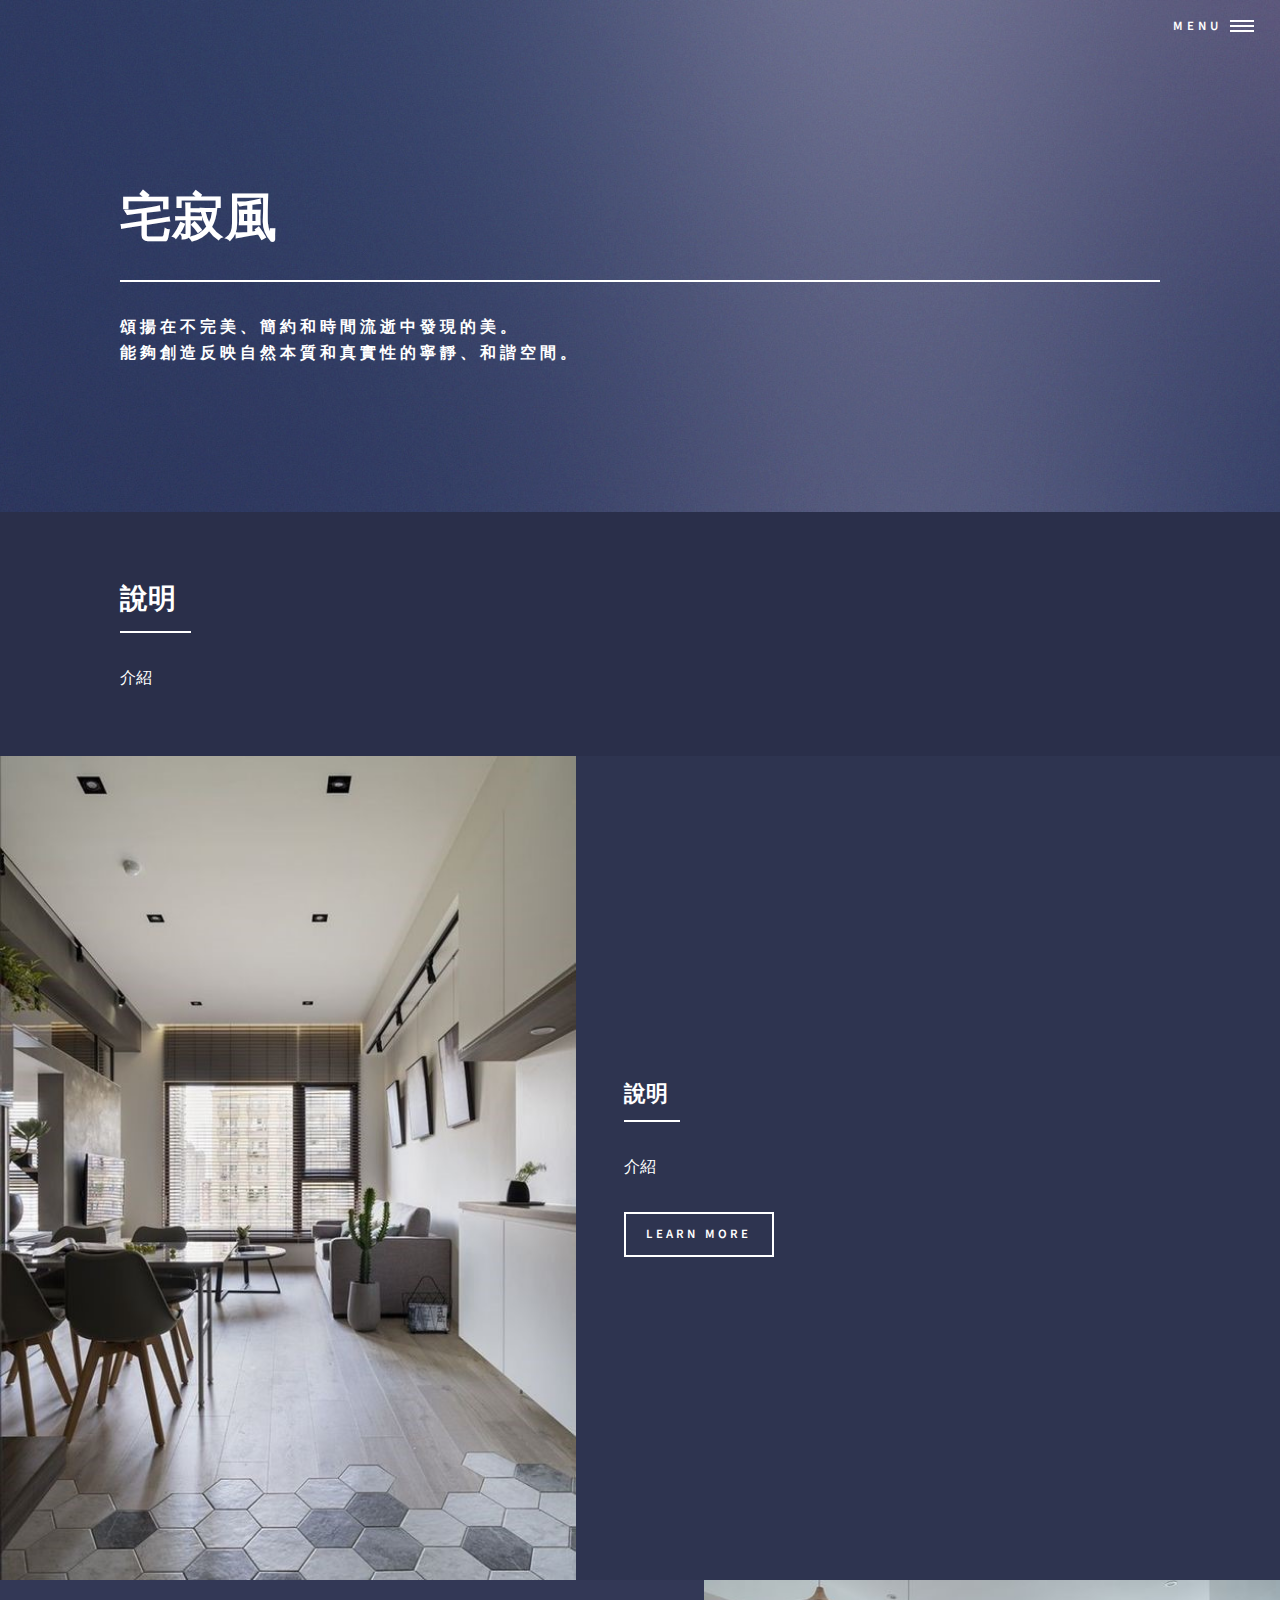
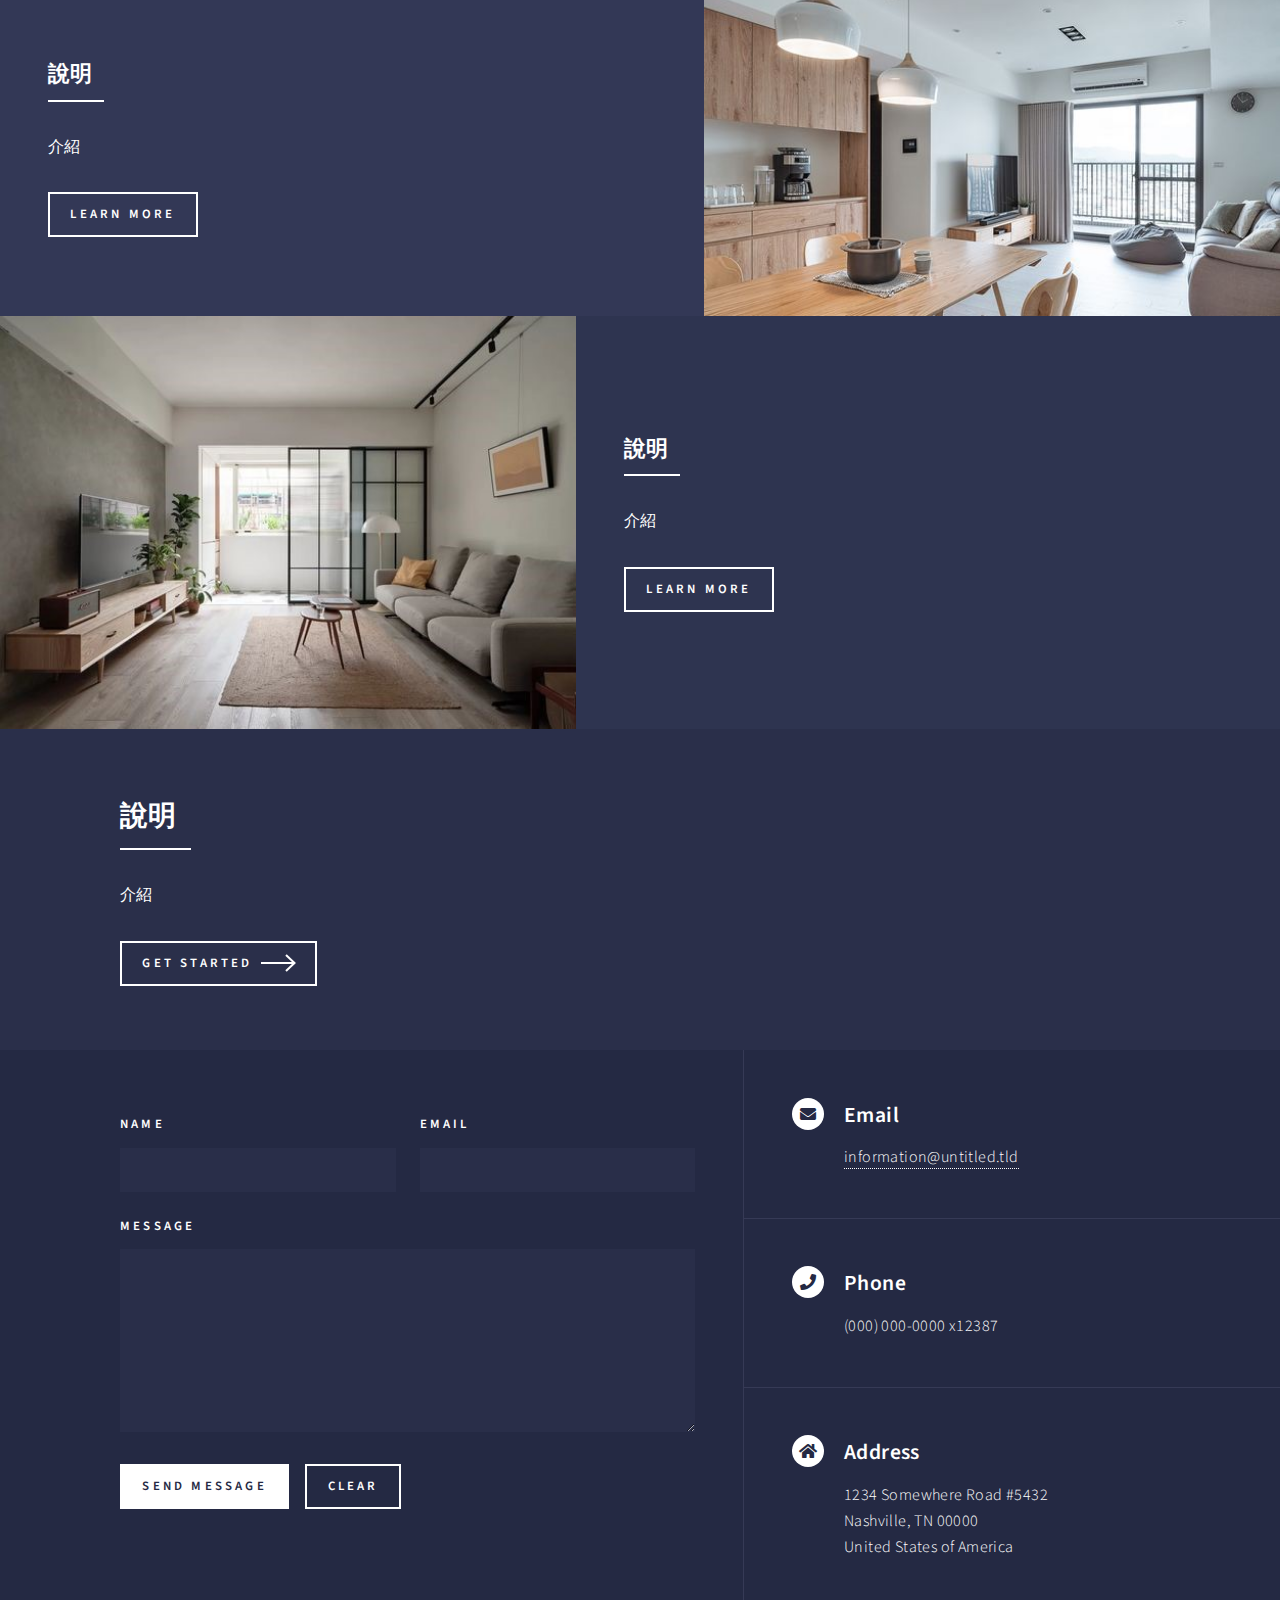
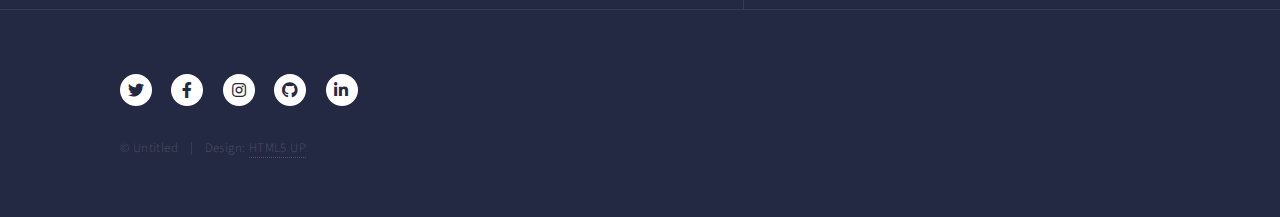
==== commit 0f5de9e7: "111" ====
--- a/宅寂內頁.html
+++ b/宅寂內頁.html
@@ -20,7 +20,7 @@
 				<!-- Header -->
 				<!-- Note: The "styleN" class below should match that of the banner element. -->
 					<header id="header" class="alt style2">
-						<a href="index.html" class="logo"><strong>Forty</strong> <span>by HTML5 UP</span></a>
+						
 						<nav>
 							<a href="#menu">Menu</a>
 						</nav>
@@ -30,9 +30,7 @@
 					<nav id="menu">
 						<ul class="links">
 							<li><a href="index.html">首頁</a></li>
-							<li><a href="landing.html">Landing</a></li>
-							<li><a href="generic.html">Generic</a></li>
-							<li><a href="elements.html">Elements</a></li>
+							
 						</ul>
 						<ul class="actions stacked">
 							<li><a href="#" class="button primary fit">Get Started</a></li>
@@ -63,9 +61,9 @@
 							<section id="one">
 								<div class="inner">
 									<header class="major">
-										<h2>Sed amet aliquam</h2>
+										<h2>說明</h2>
 									</header>
-									<p>Nullam et orci eu lorem consequat tincidunt vivamus et sagittis magna sed nunc rhoncus condimentum sem. In efficitur ligula tate urna. Maecenas massa vel lacinia pellentesque lorem ipsum dolor. Nullam et orci eu lorem consequat tincidunt. Vivamus et sagittis libero. Nullam et orci eu lorem consequat tincidunt vivamus et sagittis magna sed nunc rhoncus condimentum sem. In efficitur ligula tate urna.</p>
+									<p>介紹</p>
 								</div>
 							</section>
 
@@ -73,14 +71,14 @@
 							<section id="two" class="spotlights">
 								<section>
 									<a href="generic.html" class="image">
-										<img src="images/pic08.jpg" alt="" data-position="center center" />
+										<img src="images/宅寂照1.jpg" alt="" data-position="center center" />
 									</a>
 									<div class="content">
 										<div class="inner">
 											<header class="major">
-												<h3>Orci maecenas</h3>
+												<h3>說明</h3>
 											</header>
-											<p>Nullam et orci eu lorem consequat tincidunt vivamus et sagittis magna sed nunc rhoncus condimentum sem. In efficitur ligula tate urna. Maecenas massa sed magna lacinia magna pellentesque lorem ipsum dolor. Nullam et orci eu lorem consequat tincidunt. Vivamus et sagittis tempus.</p>
+											<p>介紹</p>
 											<ul class="actions">
 												<li><a href="generic.html" class="button">Learn more</a></li>
 											</ul>
@@ -89,14 +87,14 @@
 								</section>
 								<section>
 									<a href="generic.html" class="image">
-										<img src="images/pic09.jpg" alt="" data-position="top center" />
+										<img src="images/宅寂照2.jpg" alt="" data-position="top center" />
 									</a>
 									<div class="content">
 										<div class="inner">
 											<header class="major">
-												<h3>Rhoncus magna</h3>
+												<h3>說明</h3>
 											</header>
-											<p>Nullam et orci eu lorem consequat tincidunt vivamus et sagittis magna sed nunc rhoncus condimentum sem. In efficitur ligula tate urna. Maecenas massa sed magna lacinia magna pellentesque lorem ipsum dolor. Nullam et orci eu lorem consequat tincidunt. Vivamus et sagittis tempus.</p>
+											<p>介紹</p>
 											<ul class="actions">
 												<li><a href="generic.html" class="button">Learn more</a></li>
 											</ul>
@@ -105,14 +103,14 @@
 								</section>
 								<section>
 									<a href="generic.html" class="image">
-										<img src="images/pic10.jpg" alt="" data-position="25% 25%" />
+										<img src="images/宅寂照3.jpg" alt="" data-position="25% 25%" />
 									</a>
 									<div class="content">
 										<div class="inner">
 											<header class="major">
-												<h3>Sed nunc ligula</h3>
+												<h3>說明</h3>
 											</header>
-											<p>Nullam et orci eu lorem consequat tincidunt vivamus et sagittis magna sed nunc rhoncus condimentum sem. In efficitur ligula tate urna. Maecenas massa sed magna lacinia magna pellentesque lorem ipsum dolor. Nullam et orci eu lorem consequat tincidunt. Vivamus et sagittis tempus.</p>
+											<p>介紹</p>
 											<ul class="actions">
 												<li><a href="generic.html" class="button">Learn more</a></li>
 											</ul>
@@ -125,9 +123,9 @@
 							<section id="three">
 								<div class="inner">
 									<header class="major">
-										<h2>Massa libero</h2>
+										<h2>說明</h2>
 									</header>
-									<p>Nullam et orci eu lorem consequat tincidunt vivamus et sagittis libero. Mauris aliquet magna magna sed nunc rhoncus pharetra. Pellentesque condimentum sem. In efficitur ligula tate urna. Maecenas laoreet massa vel lacinia pellentesque lorem ipsum dolor. Nullam et orci eu lorem consequat tincidunt. Vivamus et sagittis libero. Mauris aliquet magna magna sed nunc rhoncus amet pharetra et feugiat tempus.</p>
+									<p>介紹</p>
 									<ul class="actions">
 										<li><a href="generic.html" class="button next">Get Started</a></li>
 									</ul>
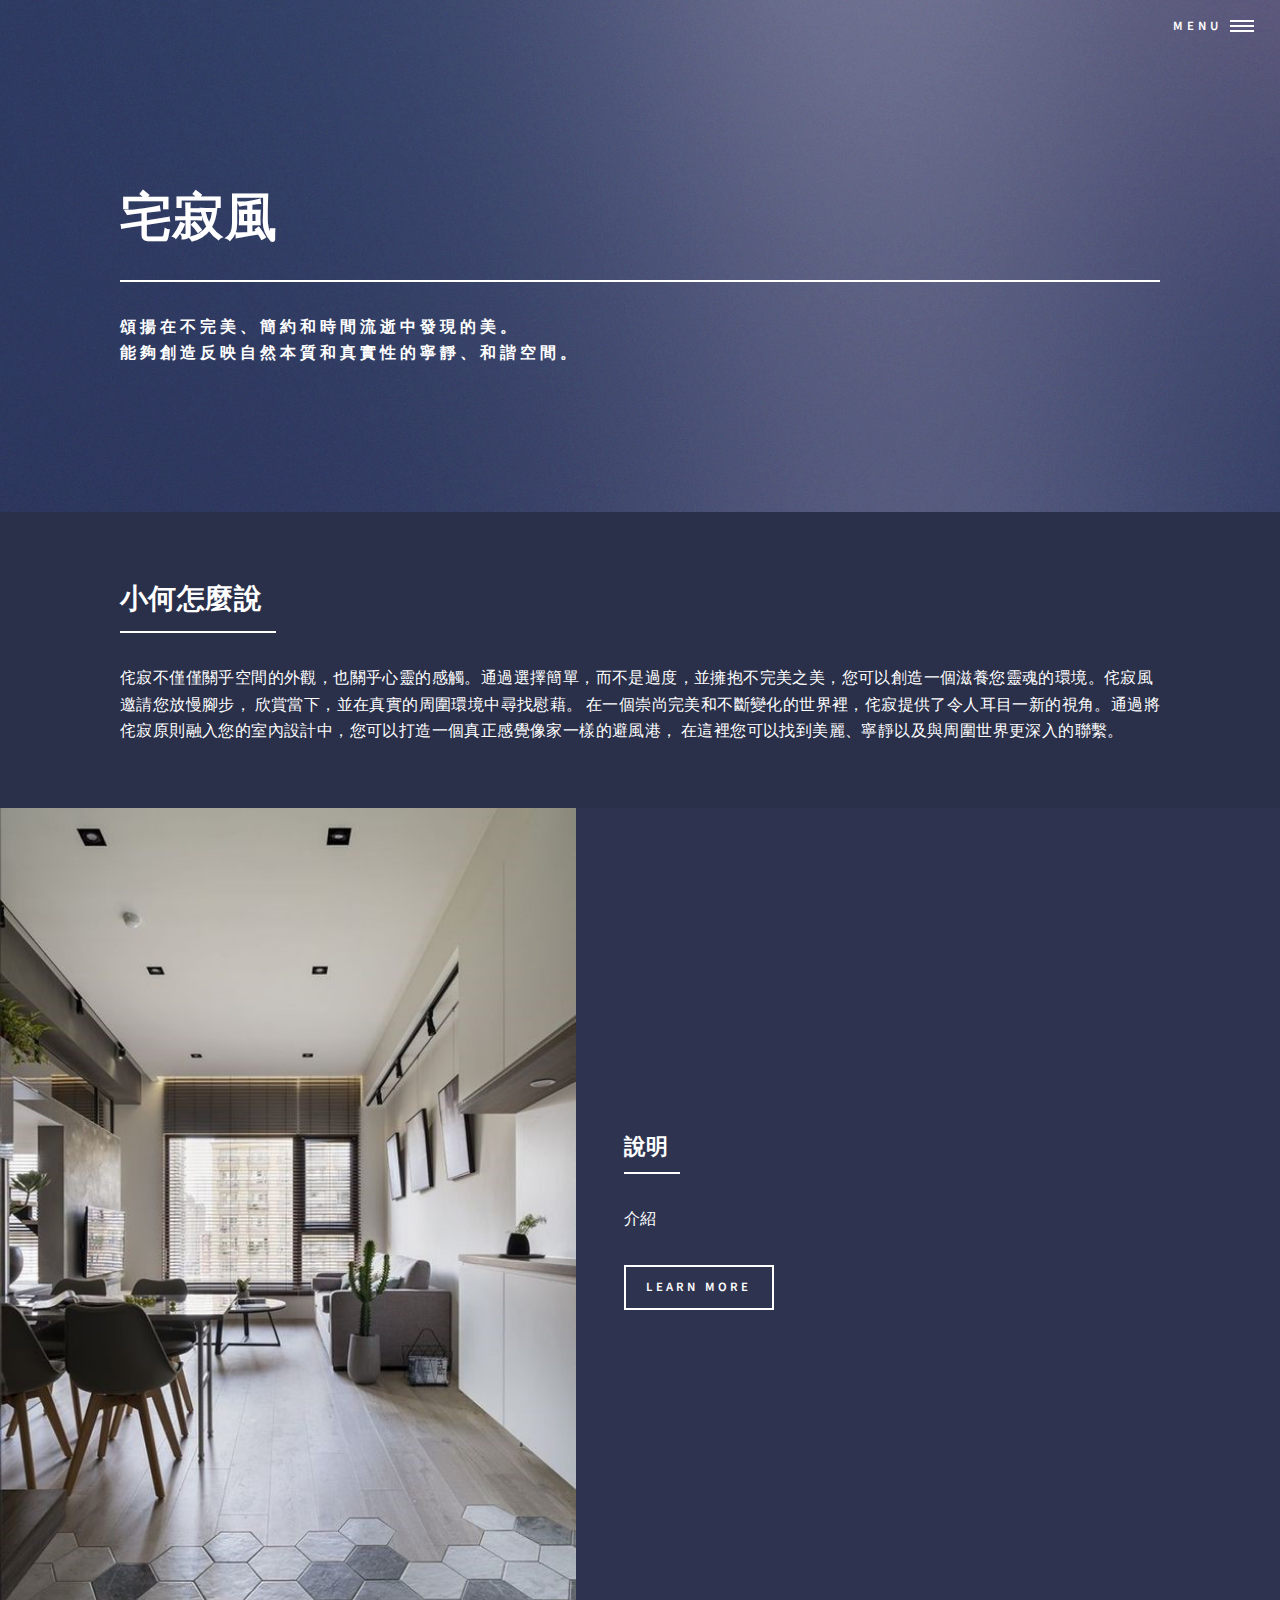
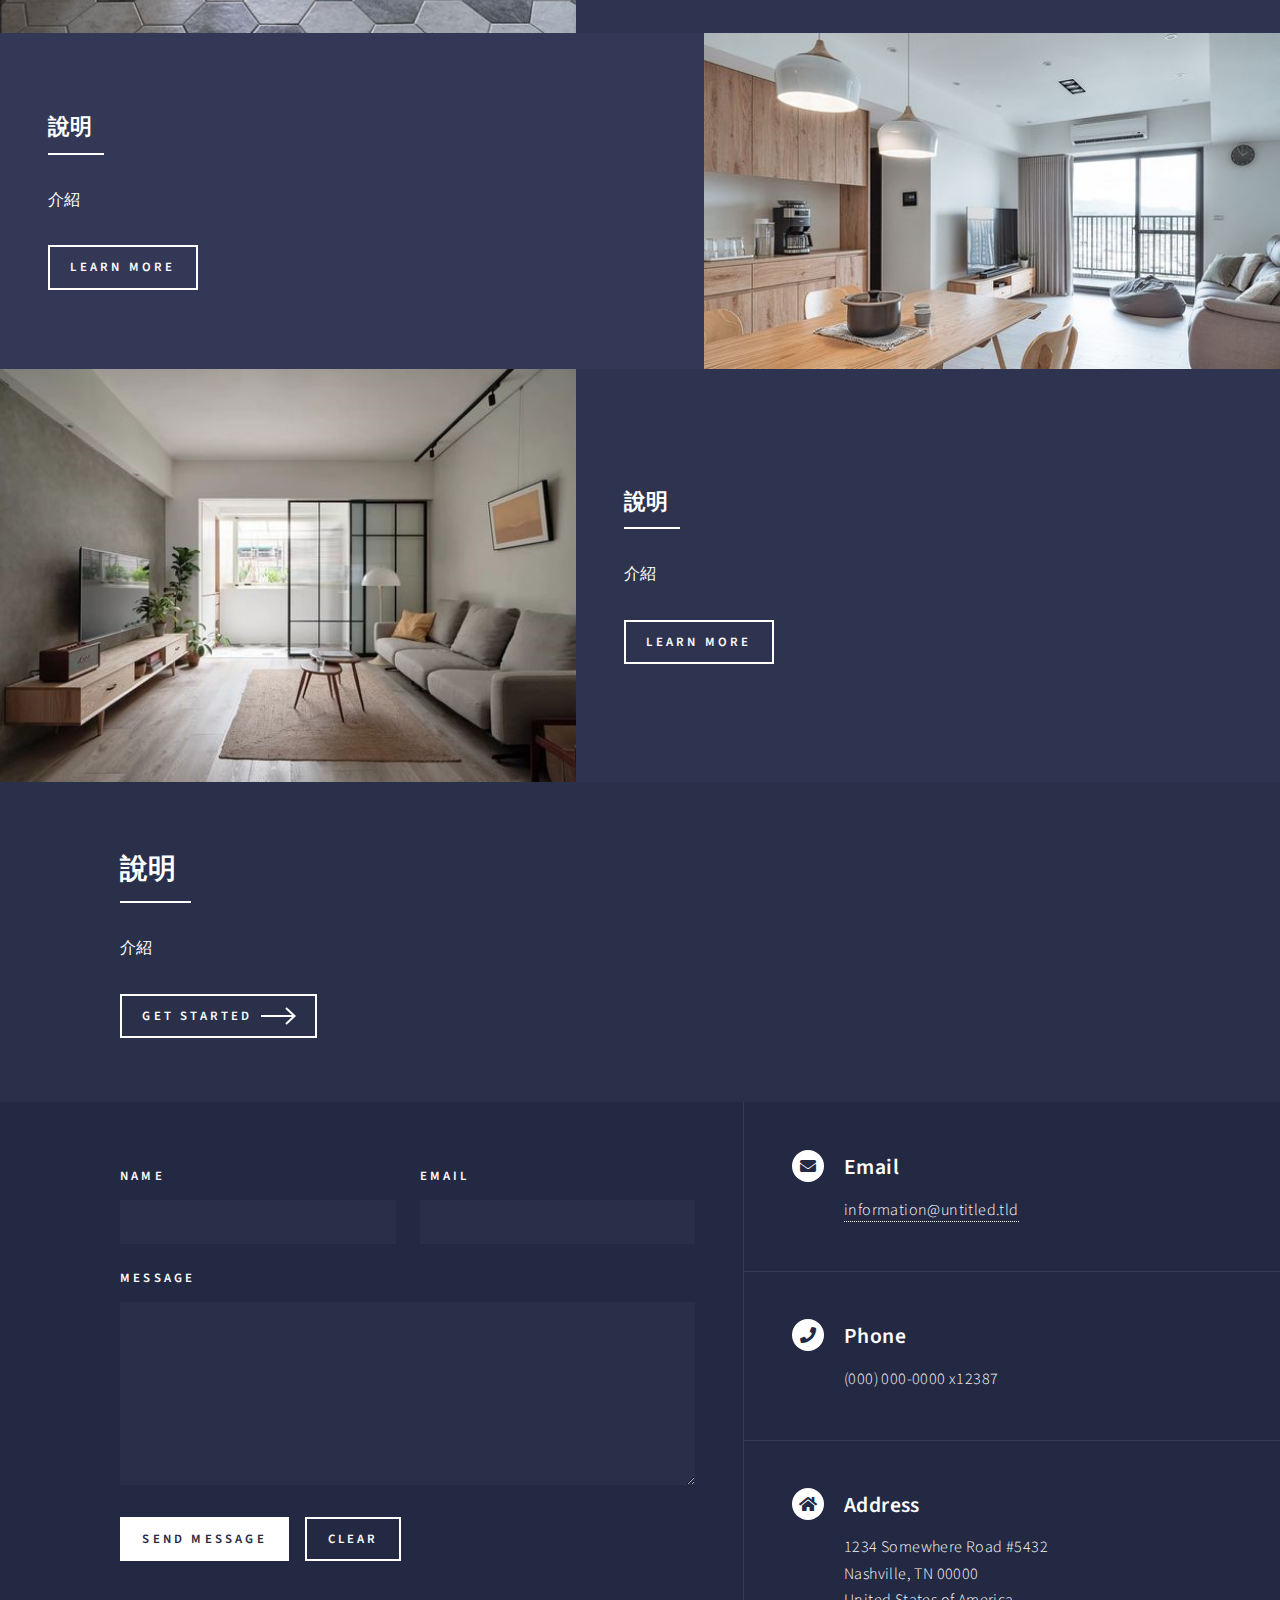
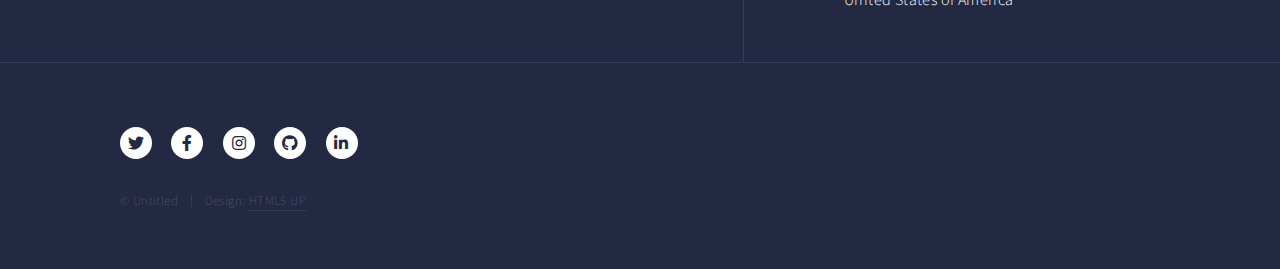
==== commit de4dabe1: "更新" ====
--- a/宅寂內頁.html
+++ b/宅寂內頁.html
@@ -61,9 +61,13 @@
 							<section id="one">
 								<div class="inner">
 									<header class="major">
-										<h2>說明</h2>
+										<h2>小何怎麼說</h2>
 									</header>
-									<p>介紹</p>
+									<p>侘寂不僅僅關乎空間的外觀，也關乎心靈的感觸。通過選擇簡單，而不是過度，並擁抱不完美之美，您可以創造一個滋養您靈魂的環境。侘寂風邀請您放慢腳步，
+										欣賞當下，並在真實的周圍環境中尋找慰藉。
+										在一個崇尚完美和不斷變化的世界裡，侘寂提供了令人耳目一新的視角。通過將侘寂原則融入您的室內設計中，您可以打造一個真正感覺像家一樣的避風港，
+										在這裡您可以找到美麗、寧靜以及與周圍世界更深入的聯繫。
+										</p>
 								</div>
 							</section>
 
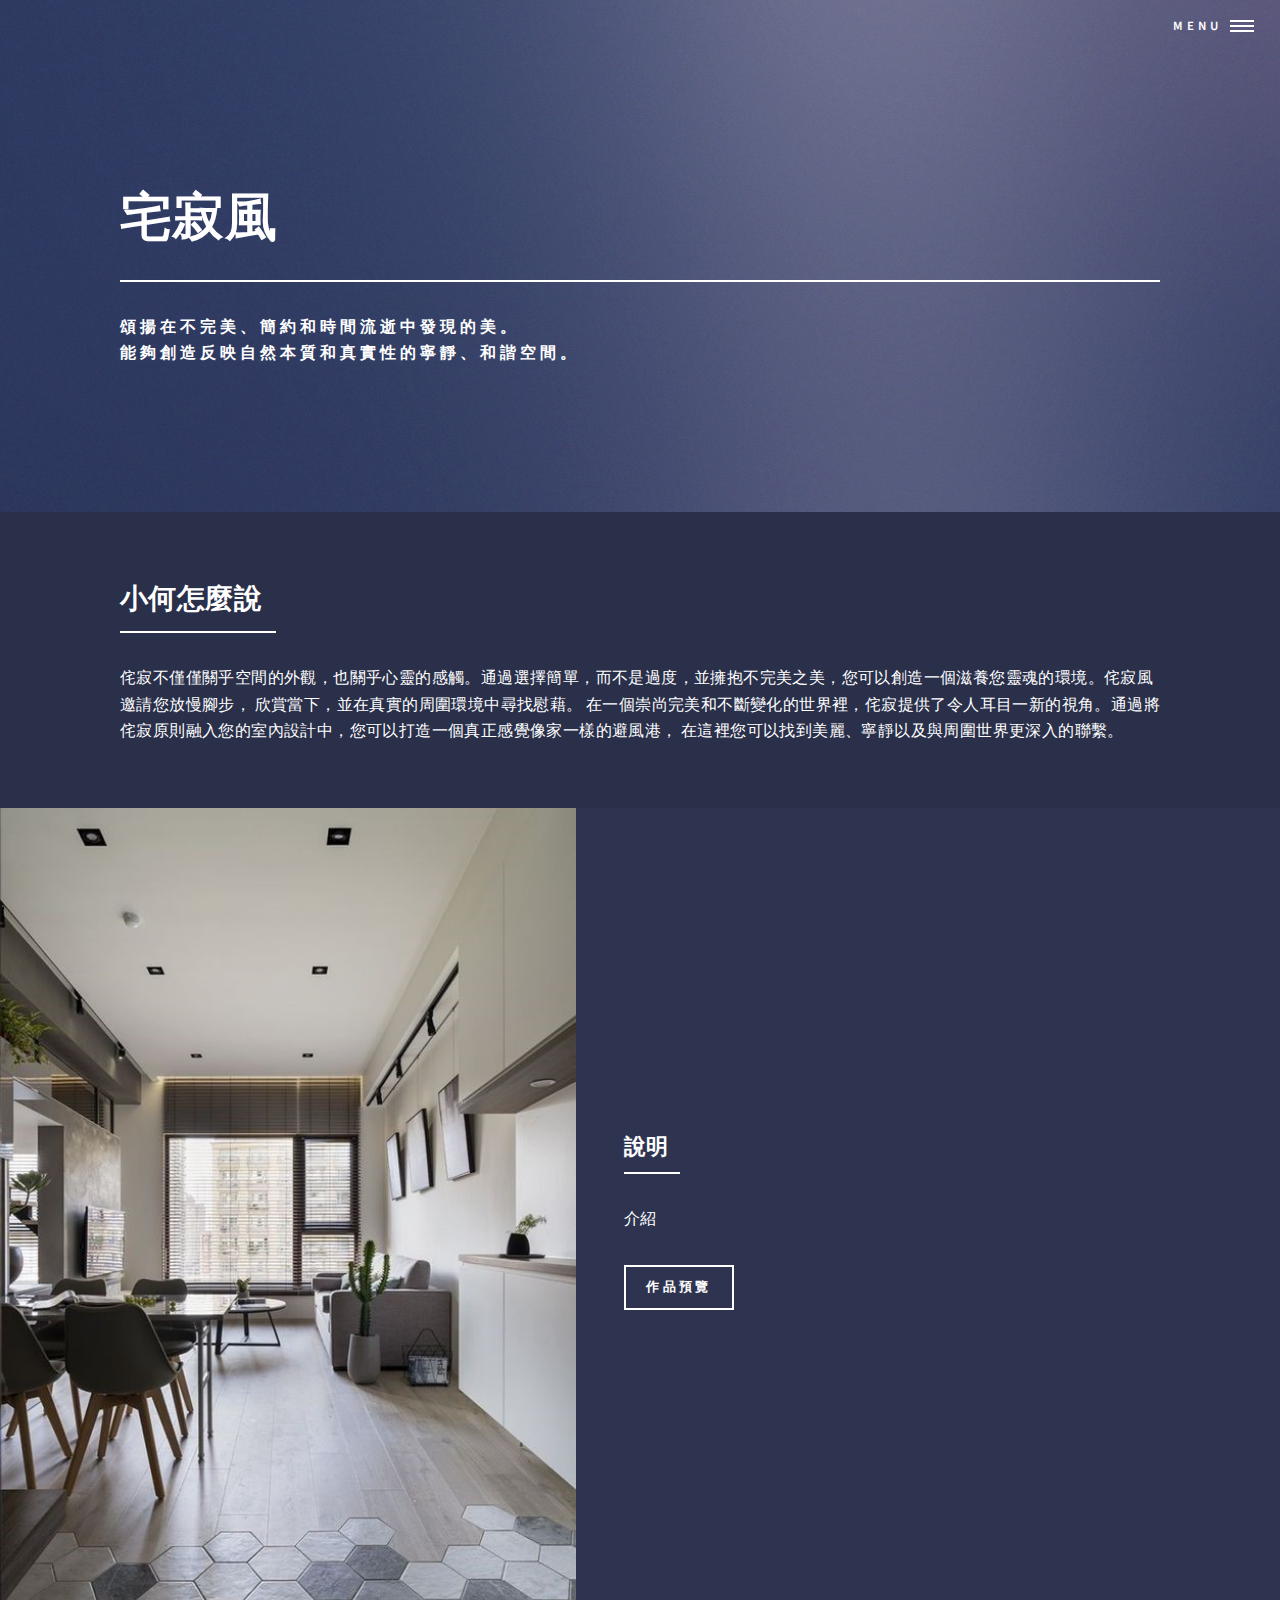
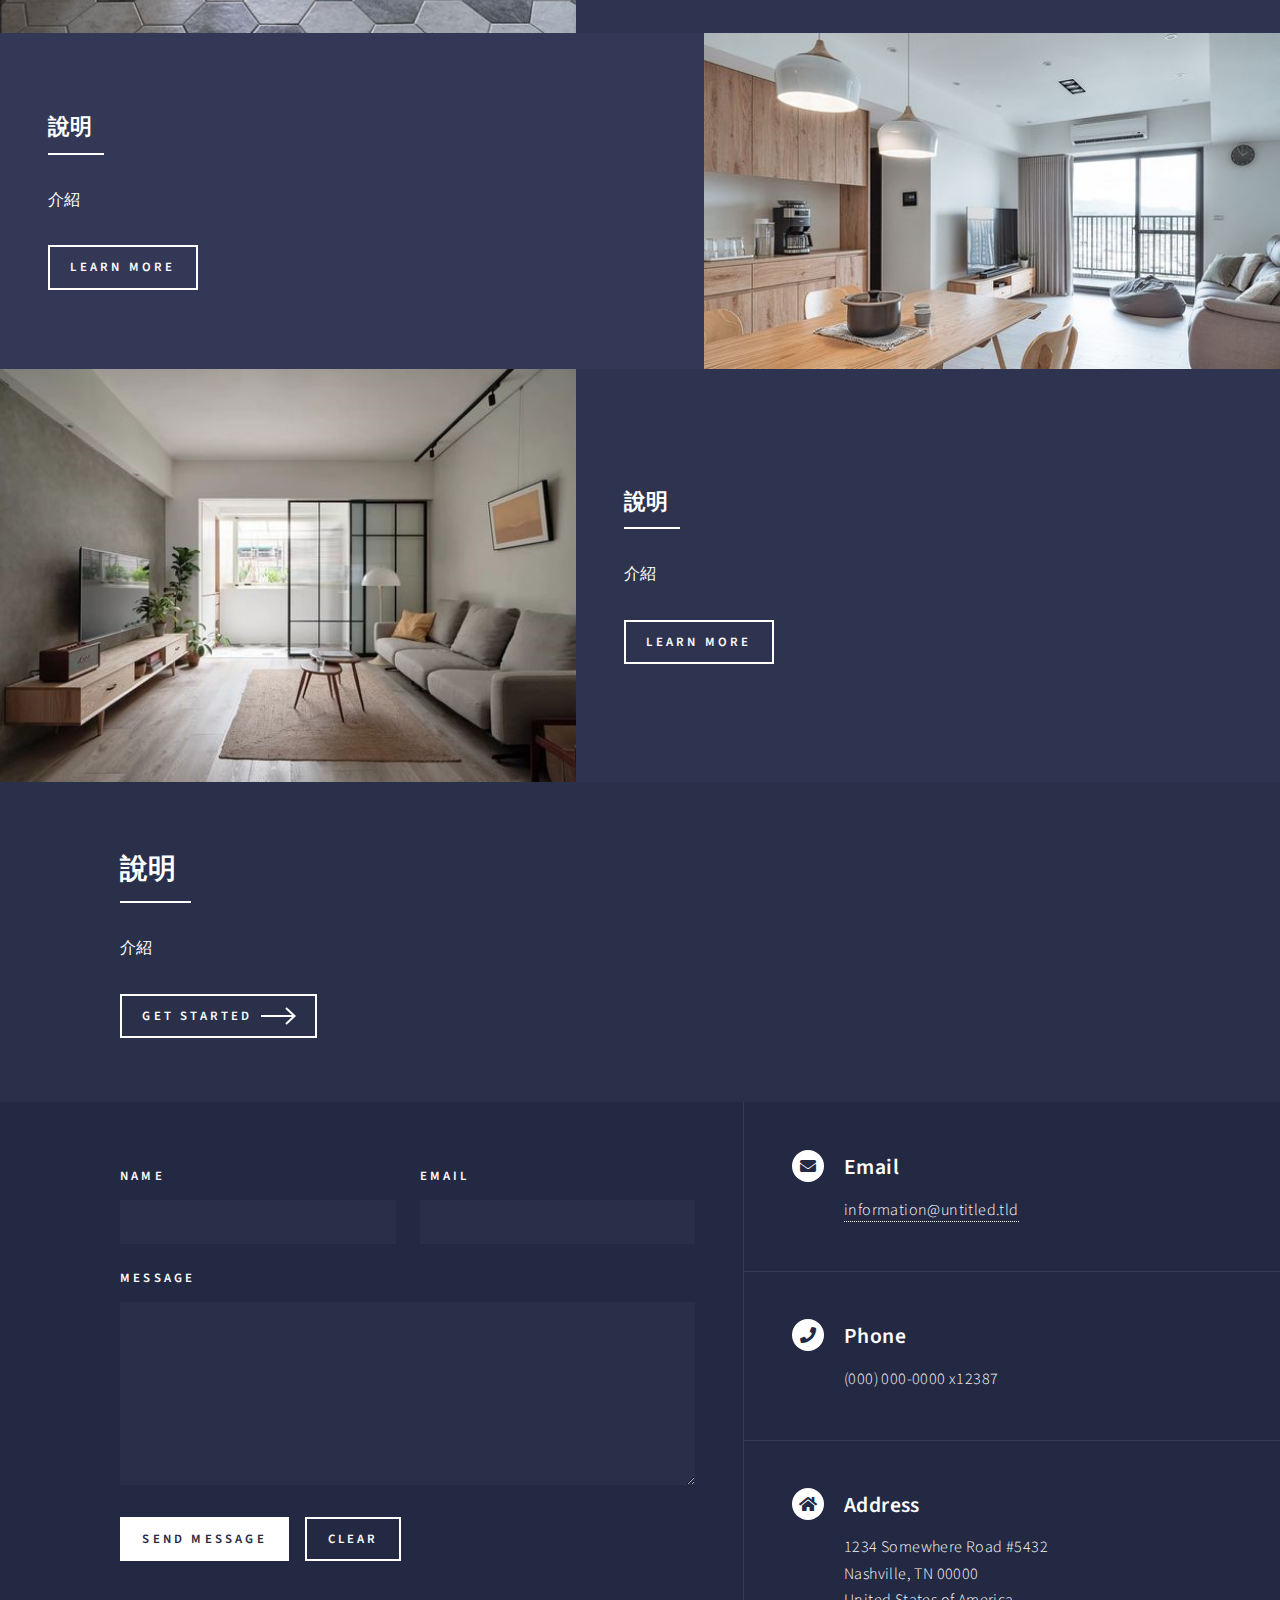
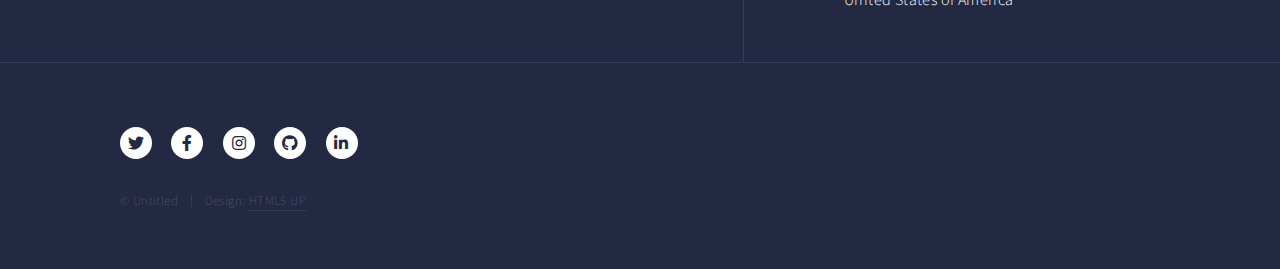
==== commit b7ba5df3: "新增照片網頁" ====
--- a/宅寂內頁.html
+++ b/宅寂內頁.html
@@ -84,7 +84,7 @@
 											</header>
 											<p>介紹</p>
 											<ul class="actions">
-												<li><a href="generic.html" class="button">Learn more</a></li>
+												<li><a href="宅寂照片連結/宅寂照片網頁.html" class="button">作品預覽</a></li>
 											</ul>
 										</div>
 									</div>
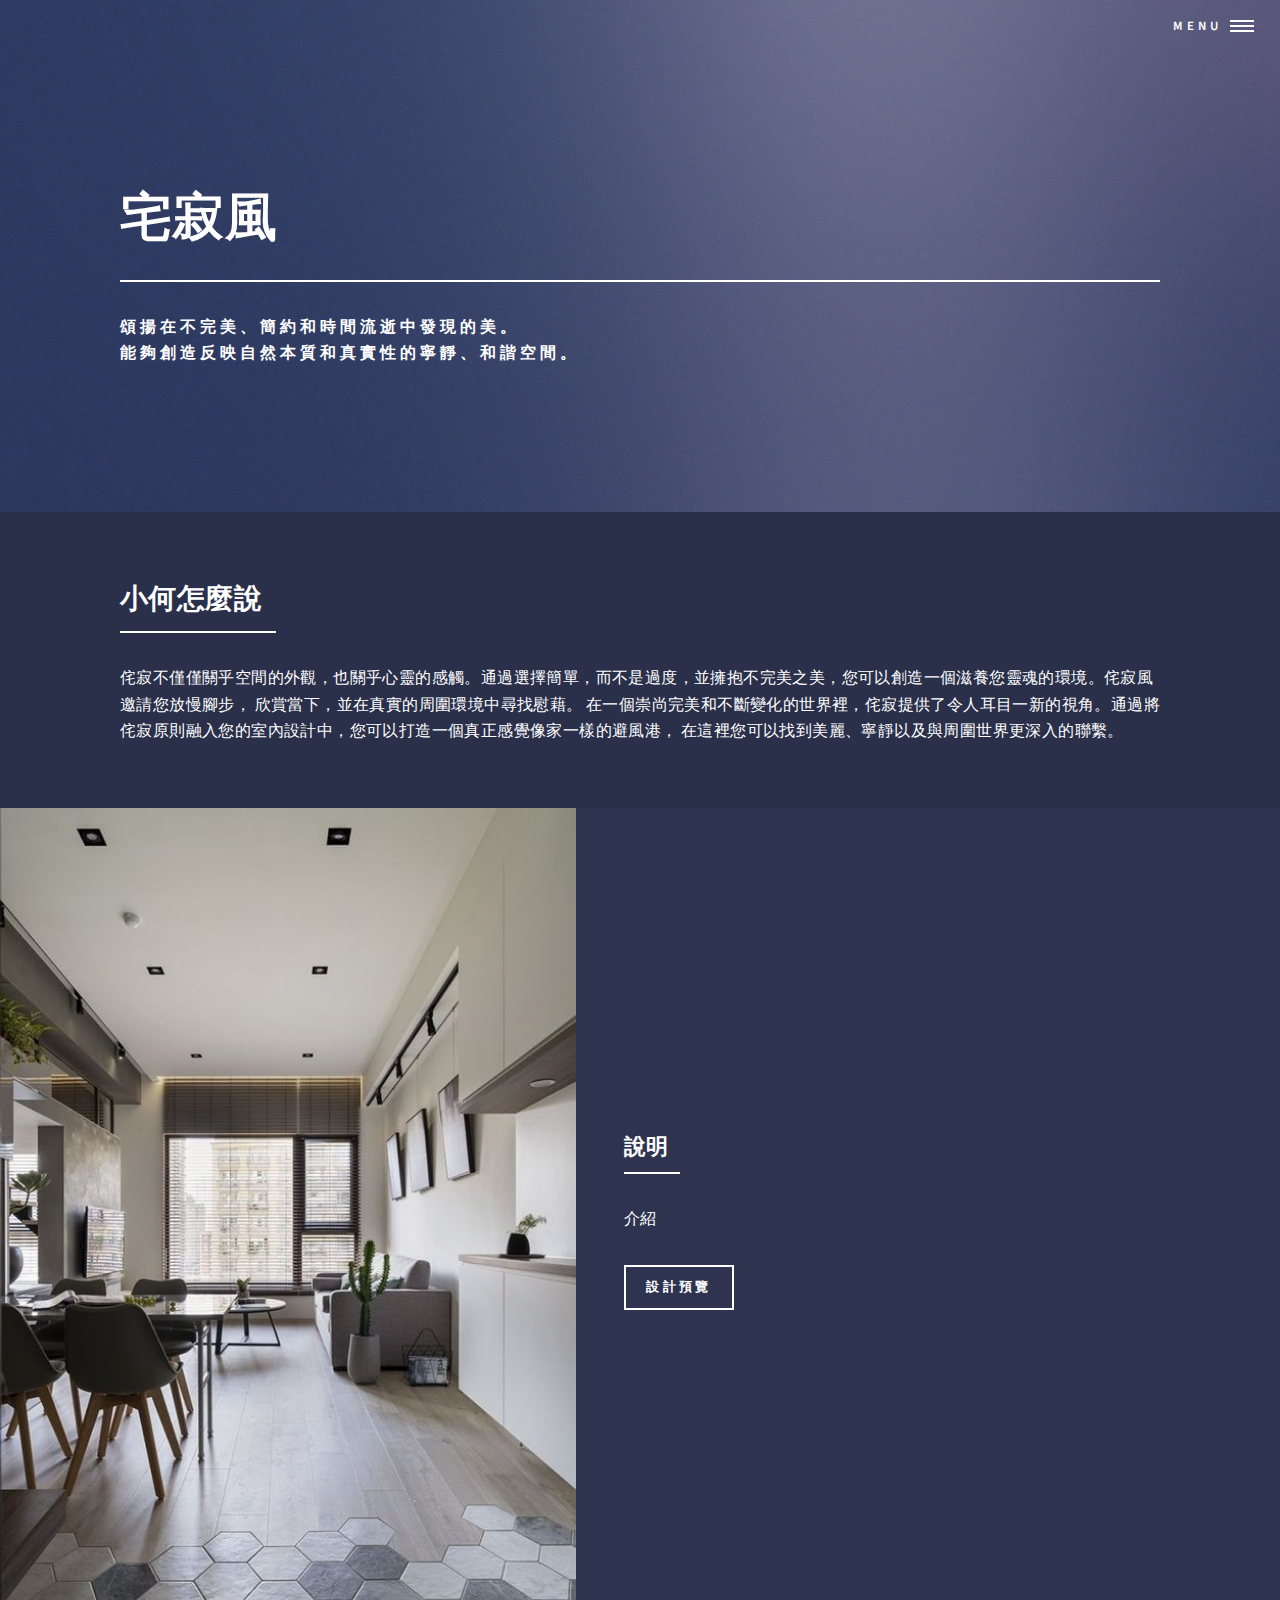
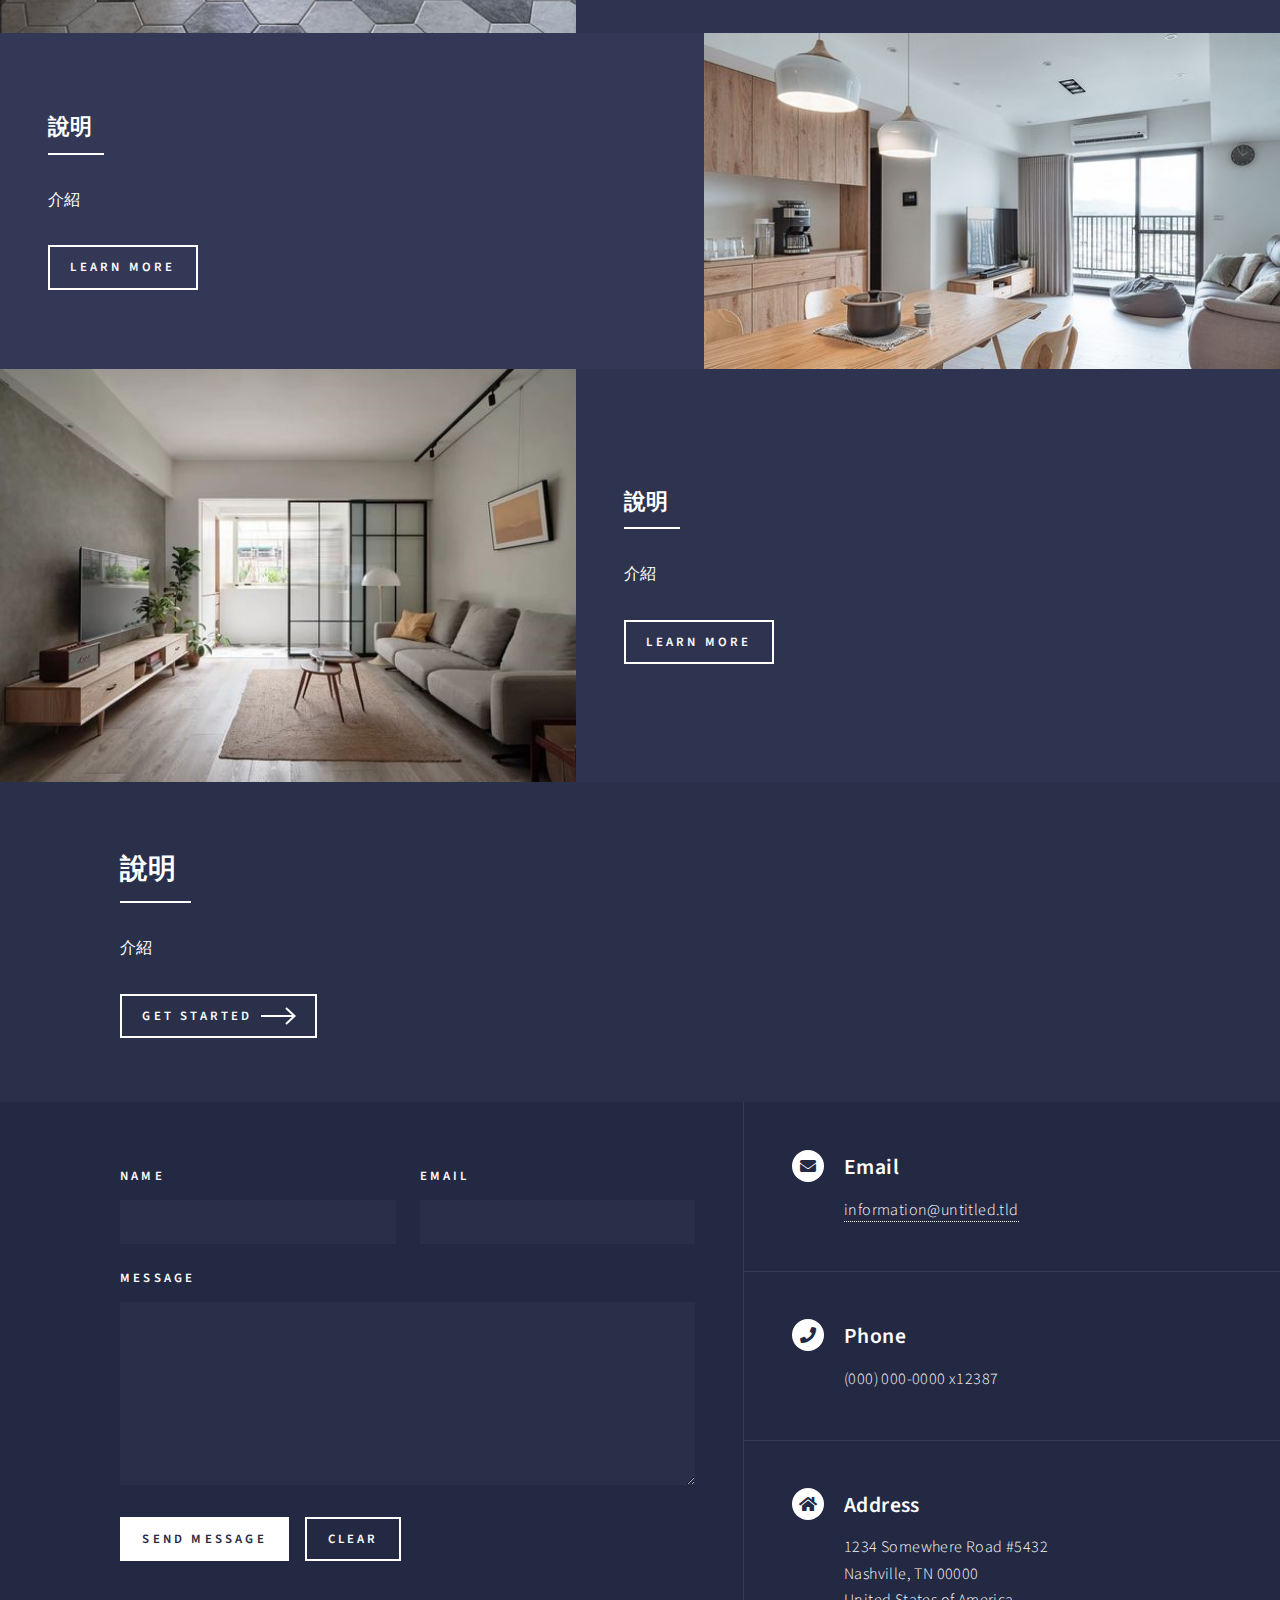
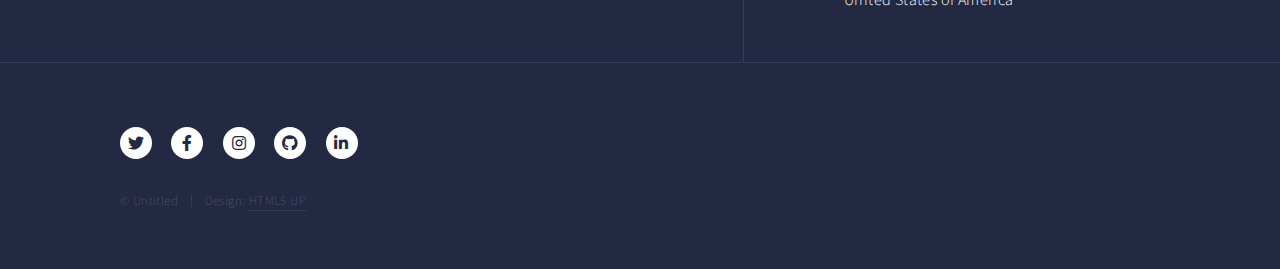
==== commit c38c2907: "小坪數網頁照片架構完成" ====
--- a/宅寂內頁.html
+++ b/宅寂內頁.html
@@ -84,7 +84,7 @@
 											</header>
 											<p>介紹</p>
 											<ul class="actions">
-												<li><a href="宅寂照片連結/宅寂照片網頁.html" class="button">作品預覽</a></li>
+												<li><a href="宅寂照片連結/宅寂照片網頁.html" class="button">設計預覽</a></li>
 											</ul>
 										</div>
 									</div>
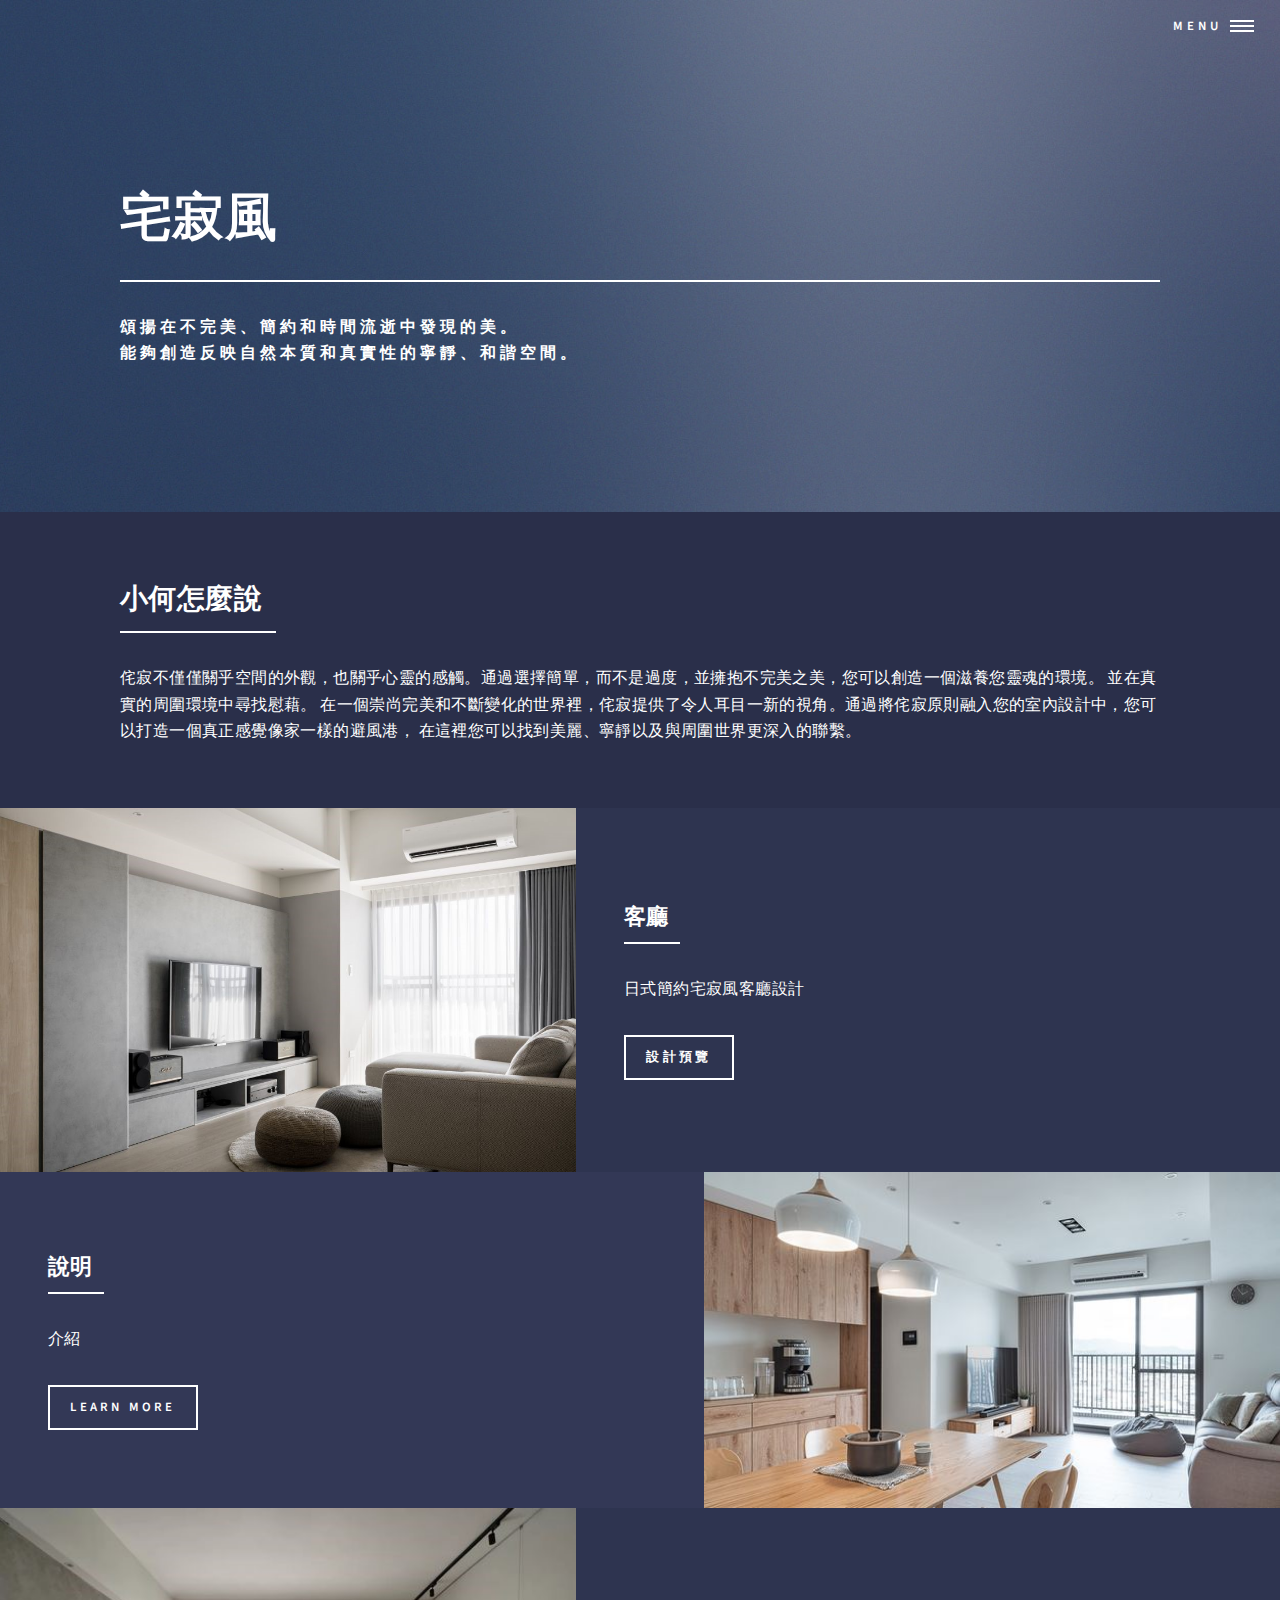
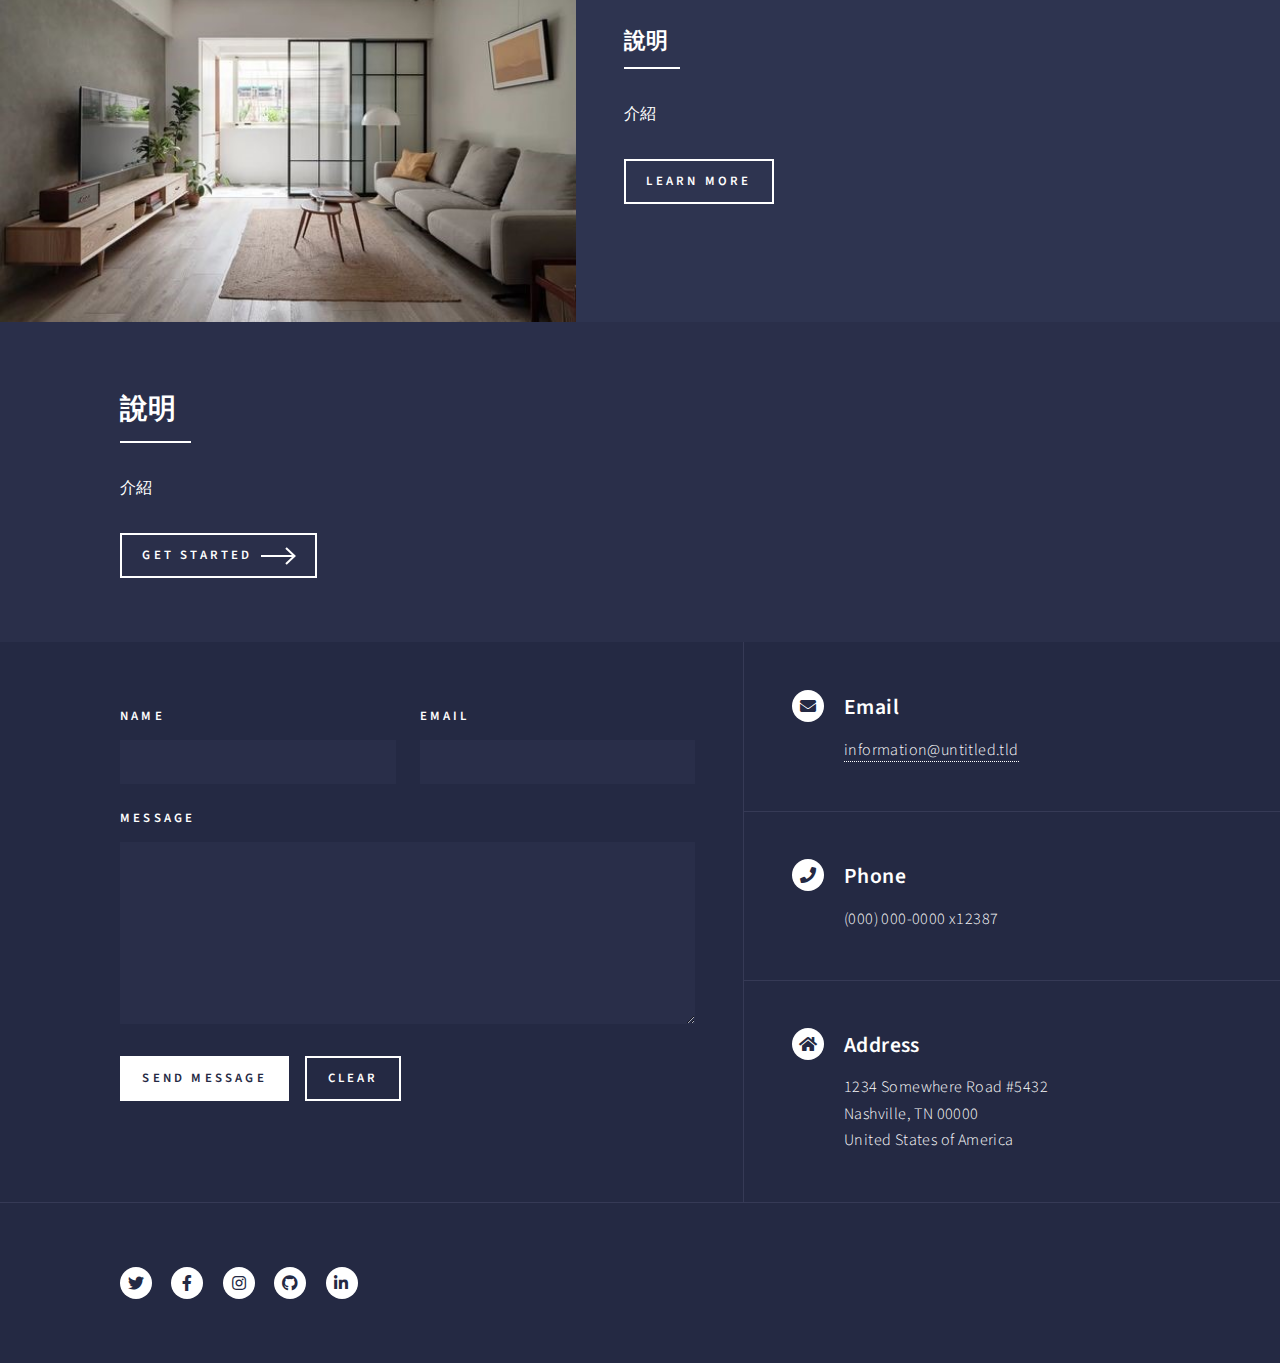
==== commit 55ae7ee9: "大更新" ====
--- a/宅寂內頁.html
+++ b/宅寂內頁.html
@@ -11,6 +11,9 @@
 		<meta name="viewport" content="width=device-width, initial-scale=1, user-scalable=no" />
 		<link rel="stylesheet" href="assets/css/main.css" />
 		<noscript><link rel="stylesheet" href="assets/css/noscript.css" /></noscript>
+		<link
+		rel="stylesheet" 
+		href="https://cdnjs.cloudflare.com/ajax/libs/animate.css/4.1.1/animate.min.css">
 	</head>
 	<body class="is-preload">
 
@@ -46,10 +49,10 @@
 								<img src="images/pic07.jpg" alt="" />
 							</span>
 							<header class="major">
-								<h1>宅寂風</h1>
+								<h1 class="animate__animated animate__fadeInDown">宅寂風</h1>
 							</header>
 							<div class="content">
-								<p>頌揚在不完美、簡約和時間流逝中發現的美。<br />能夠創造反映自然本質和真實性的寧靜、和諧空間。</p>
+								<p class="animate__animated animate__fadeInDown">頌揚在不完美、簡約和時間流逝中發現的美。<br />能夠創造反映自然本質和真實性的寧靜、和諧空間。</p>
 							</div>
 						</div>
 					</section>
@@ -61,10 +64,10 @@
 							<section id="one">
 								<div class="inner">
 									<header class="major">
-										<h2>小何怎麼說</h2>
+										<h2 class="animate__animated animate__bounceInUp">小何怎麼說</h2>
 									</header>
-									<p>侘寂不僅僅關乎空間的外觀，也關乎心靈的感觸。通過選擇簡單，而不是過度，並擁抱不完美之美，您可以創造一個滋養您靈魂的環境。侘寂風邀請您放慢腳步，
-										欣賞當下，並在真實的周圍環境中尋找慰藉。
+									<p class="animate__animated animate__bounceInUp">侘寂不僅僅關乎空間的外觀，也關乎心靈的感觸。通過選擇簡單，而不是過度，並擁抱不完美之美，您可以創造一個滋養您靈魂的環境。
+										並在真實的周圍環境中尋找慰藉。
 										在一個崇尚完美和不斷變化的世界裡，侘寂提供了令人耳目一新的視角。通過將侘寂原則融入您的室內設計中，您可以打造一個真正感覺像家一樣的避風港，
 										在這裡您可以找到美麗、寧靜以及與周圍世界更深入的聯繫。
 										</p>
@@ -80,9 +83,9 @@
 									<div class="content">
 										<div class="inner">
 											<header class="major">
-												<h3>說明</h3>
+												<h3>客廳</h3>
 											</header>
-											<p>介紹</p>
+											<p>日式簡約宅寂風客廳設計</p>
 											<ul class="actions">
 												<li><a href="宅寂照片連結/宅寂照片網頁.html" class="button">設計預覽</a></li>
 											</ul>
@@ -201,9 +204,7 @@
 								<li><a href="#" class="icon brands alt fa-github"><span class="label">GitHub</span></a></li>
 								<li><a href="#" class="icon brands alt fa-linkedin-in"><span class="label">LinkedIn</span></a></li>
 							</ul>
-							<ul class="copyright">
-								<li>&copy; Untitled</li><li>Design: <a href="https://html5up.net">HTML5 UP</a></li>
-							</ul>
+							
 						</div>
 					</footer>
 
--- a/assets/css/main.css
+++ b/assets/css/main.css
@@ -3495,7 +3495,7 @@
 		}
 
 		#banner.style2:after {
-			background-color: #8d82c4;
+			background-color: #82c0c4;
 		}
 
 		#banner.style3:after {
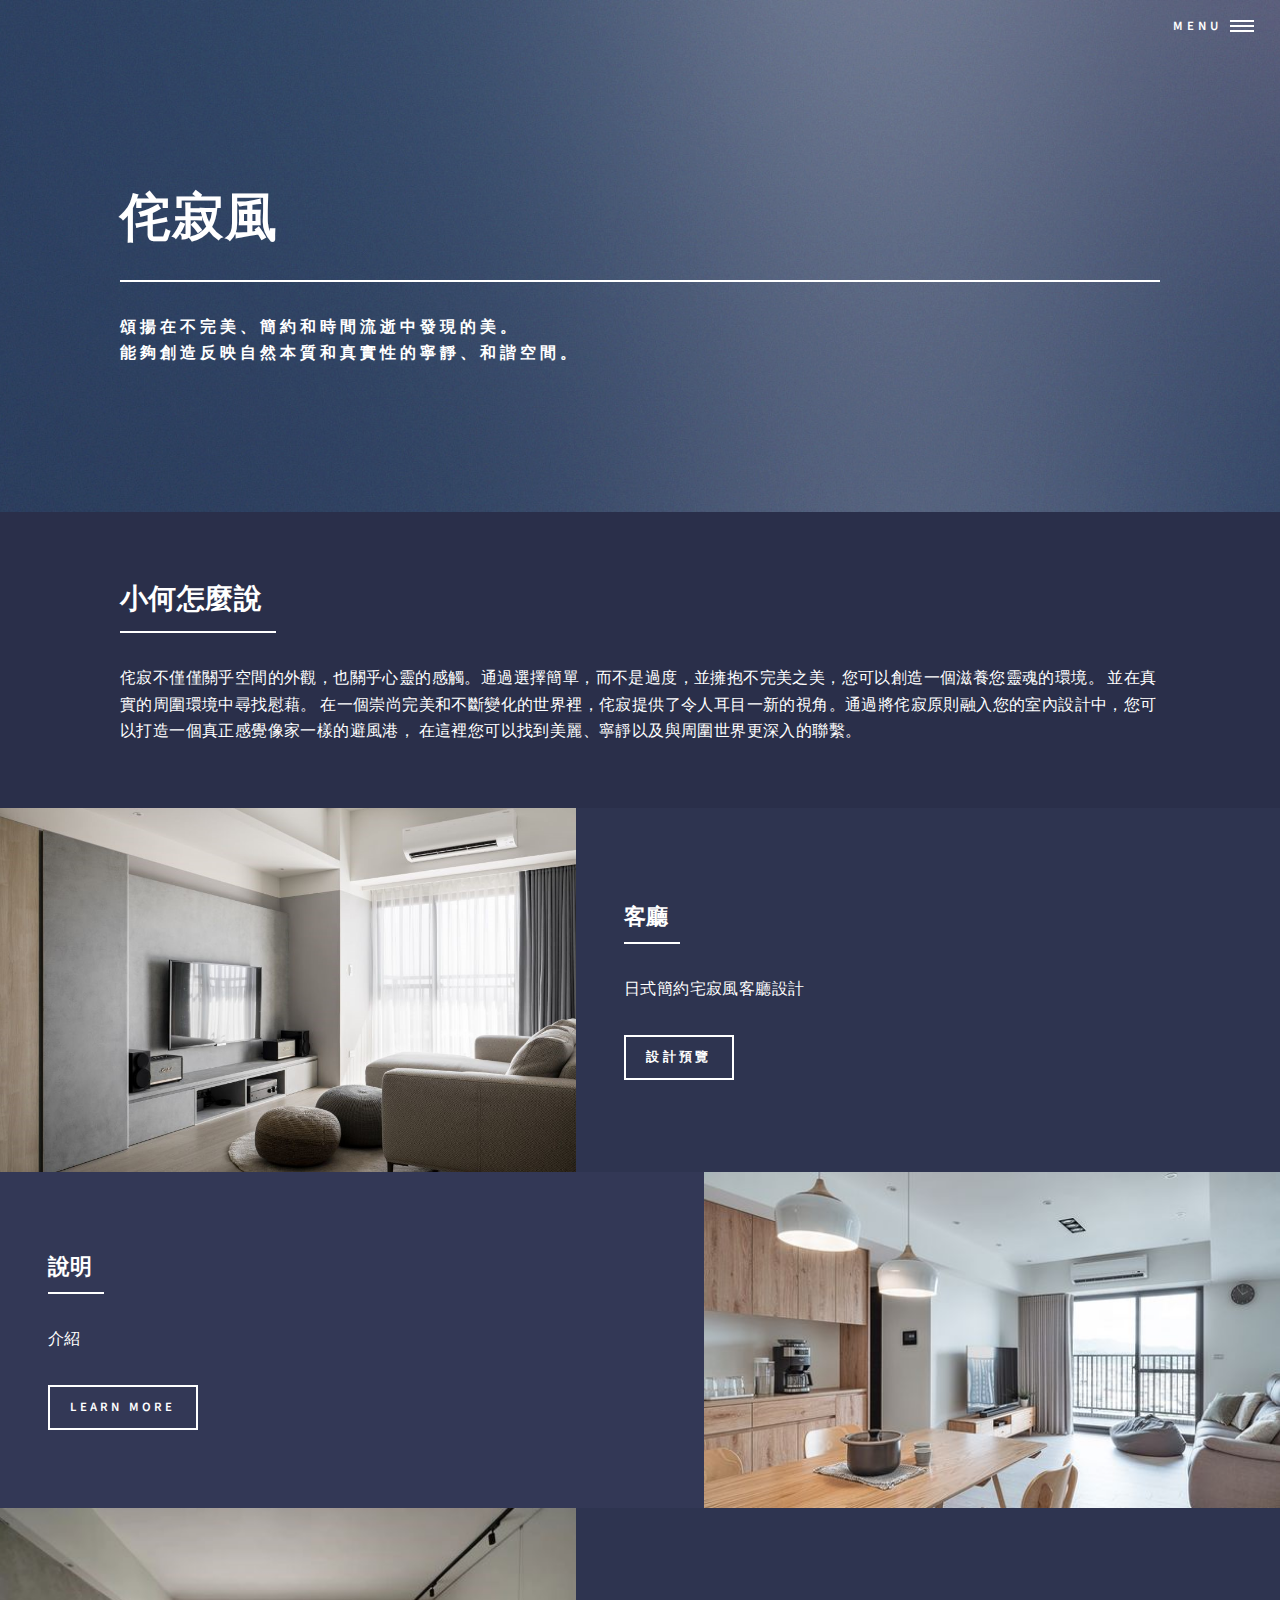
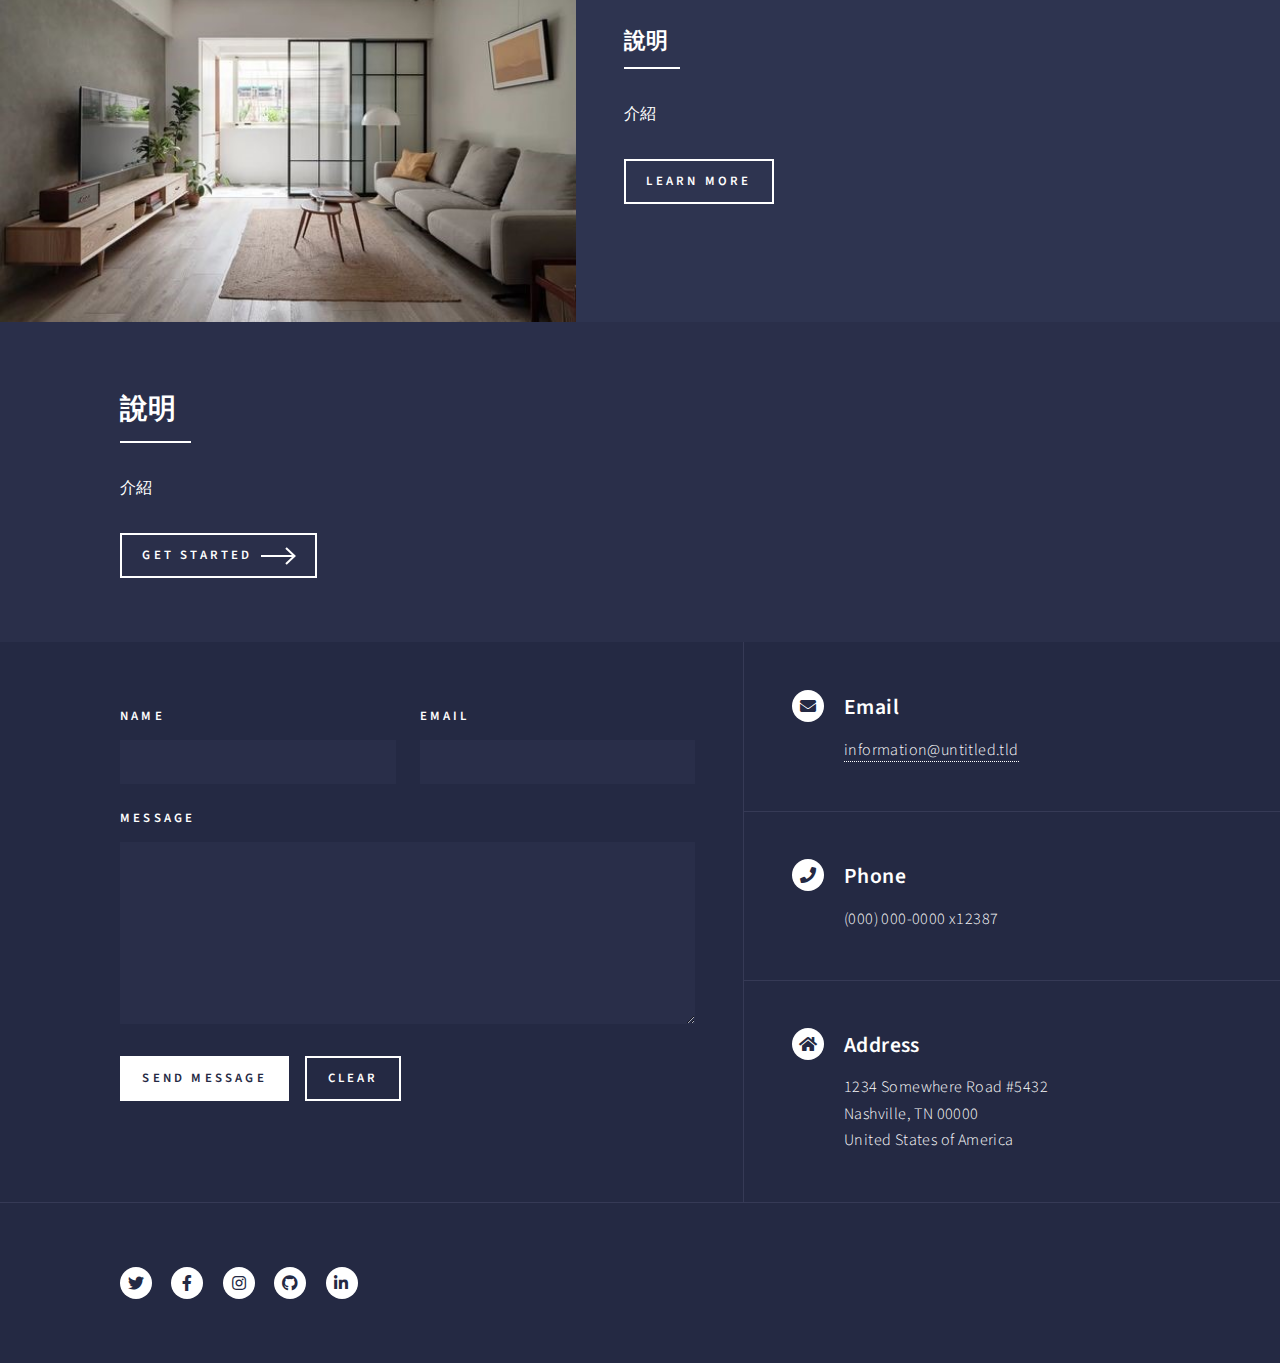
==== commit 1c686720: "侘及更新" ====
--- a/宅寂內頁.html
+++ b/宅寂內頁.html
@@ -49,7 +49,7 @@
 								<img src="images/pic07.jpg" alt="" />
 							</span>
 							<header class="major">
-								<h1 class="animate__animated animate__fadeInDown">宅寂風</h1>
+								<h1 class="animate__animated animate__fadeInDown">侘寂風</h1>
 							</header>
 							<div class="content">
 								<p class="animate__animated animate__fadeInDown">頌揚在不完美、簡約和時間流逝中發現的美。<br />能夠創造反映自然本質和真實性的寧靜、和諧空間。</p>
